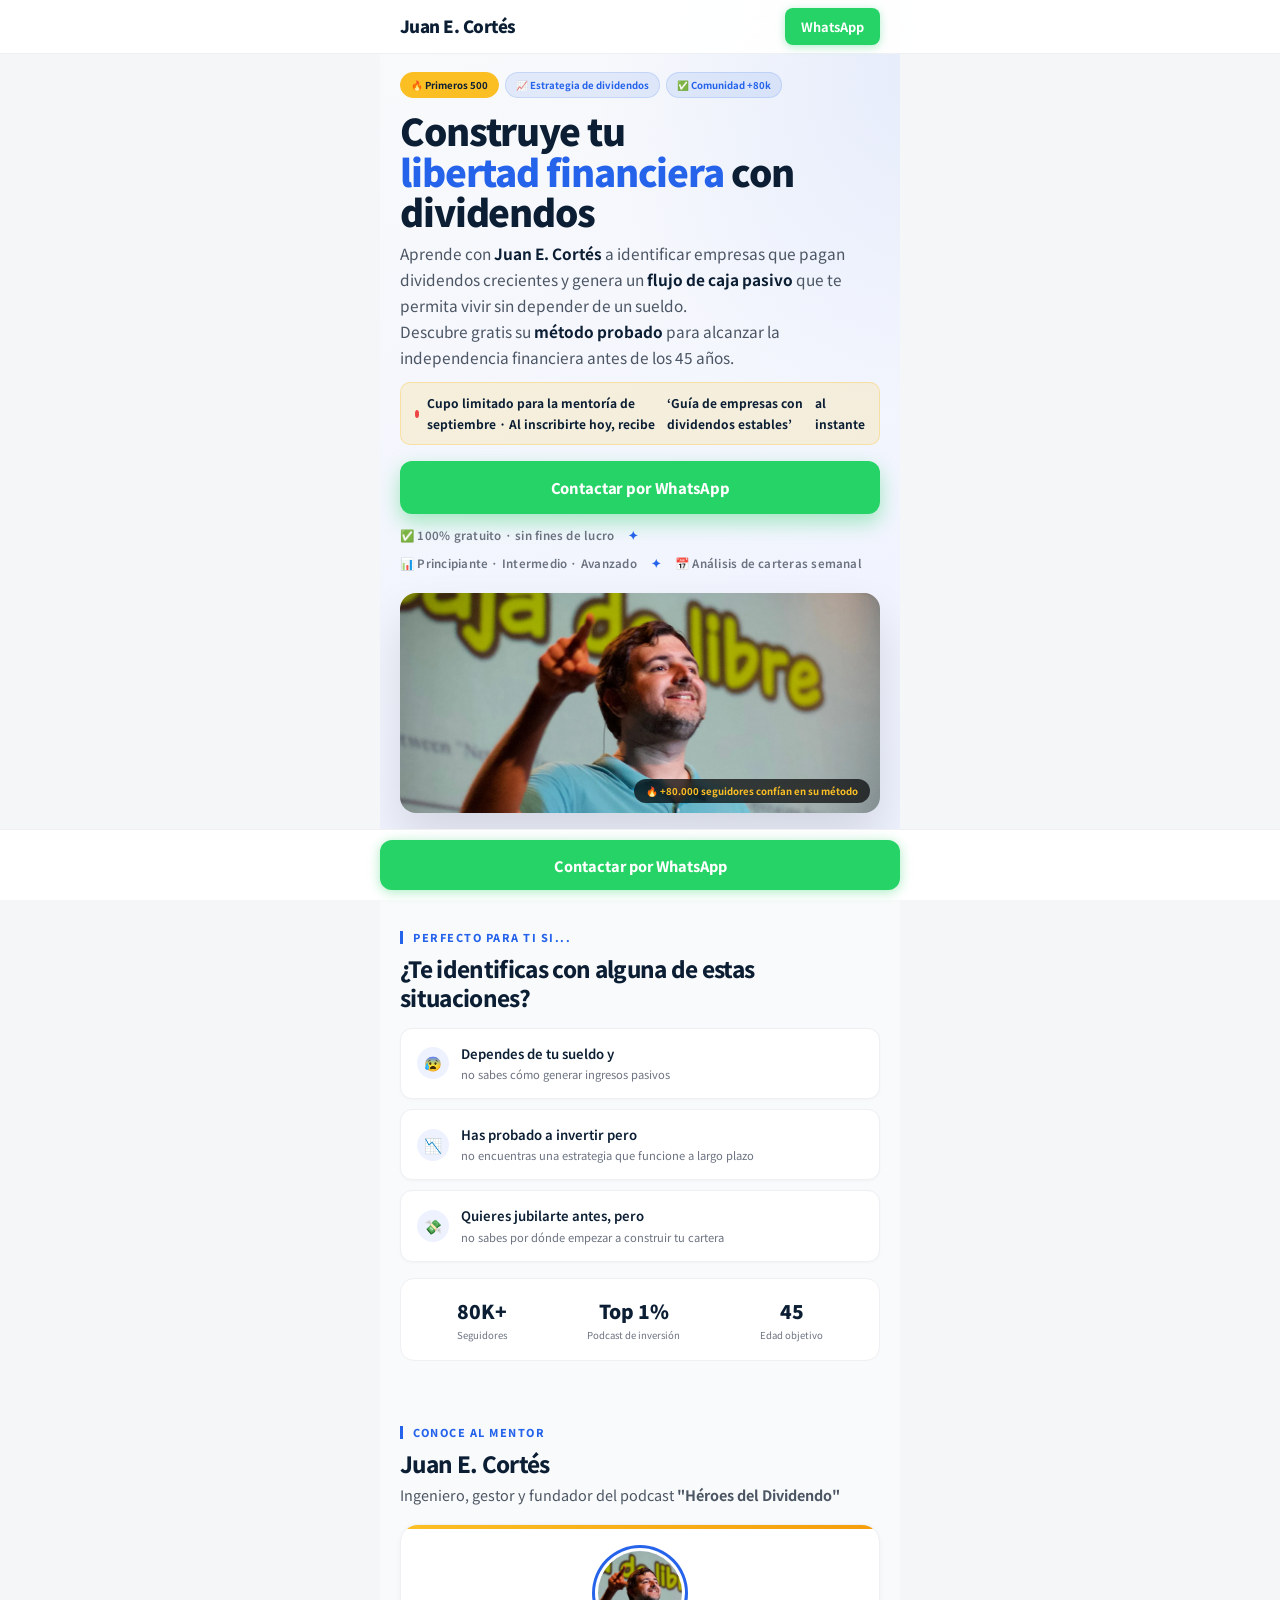
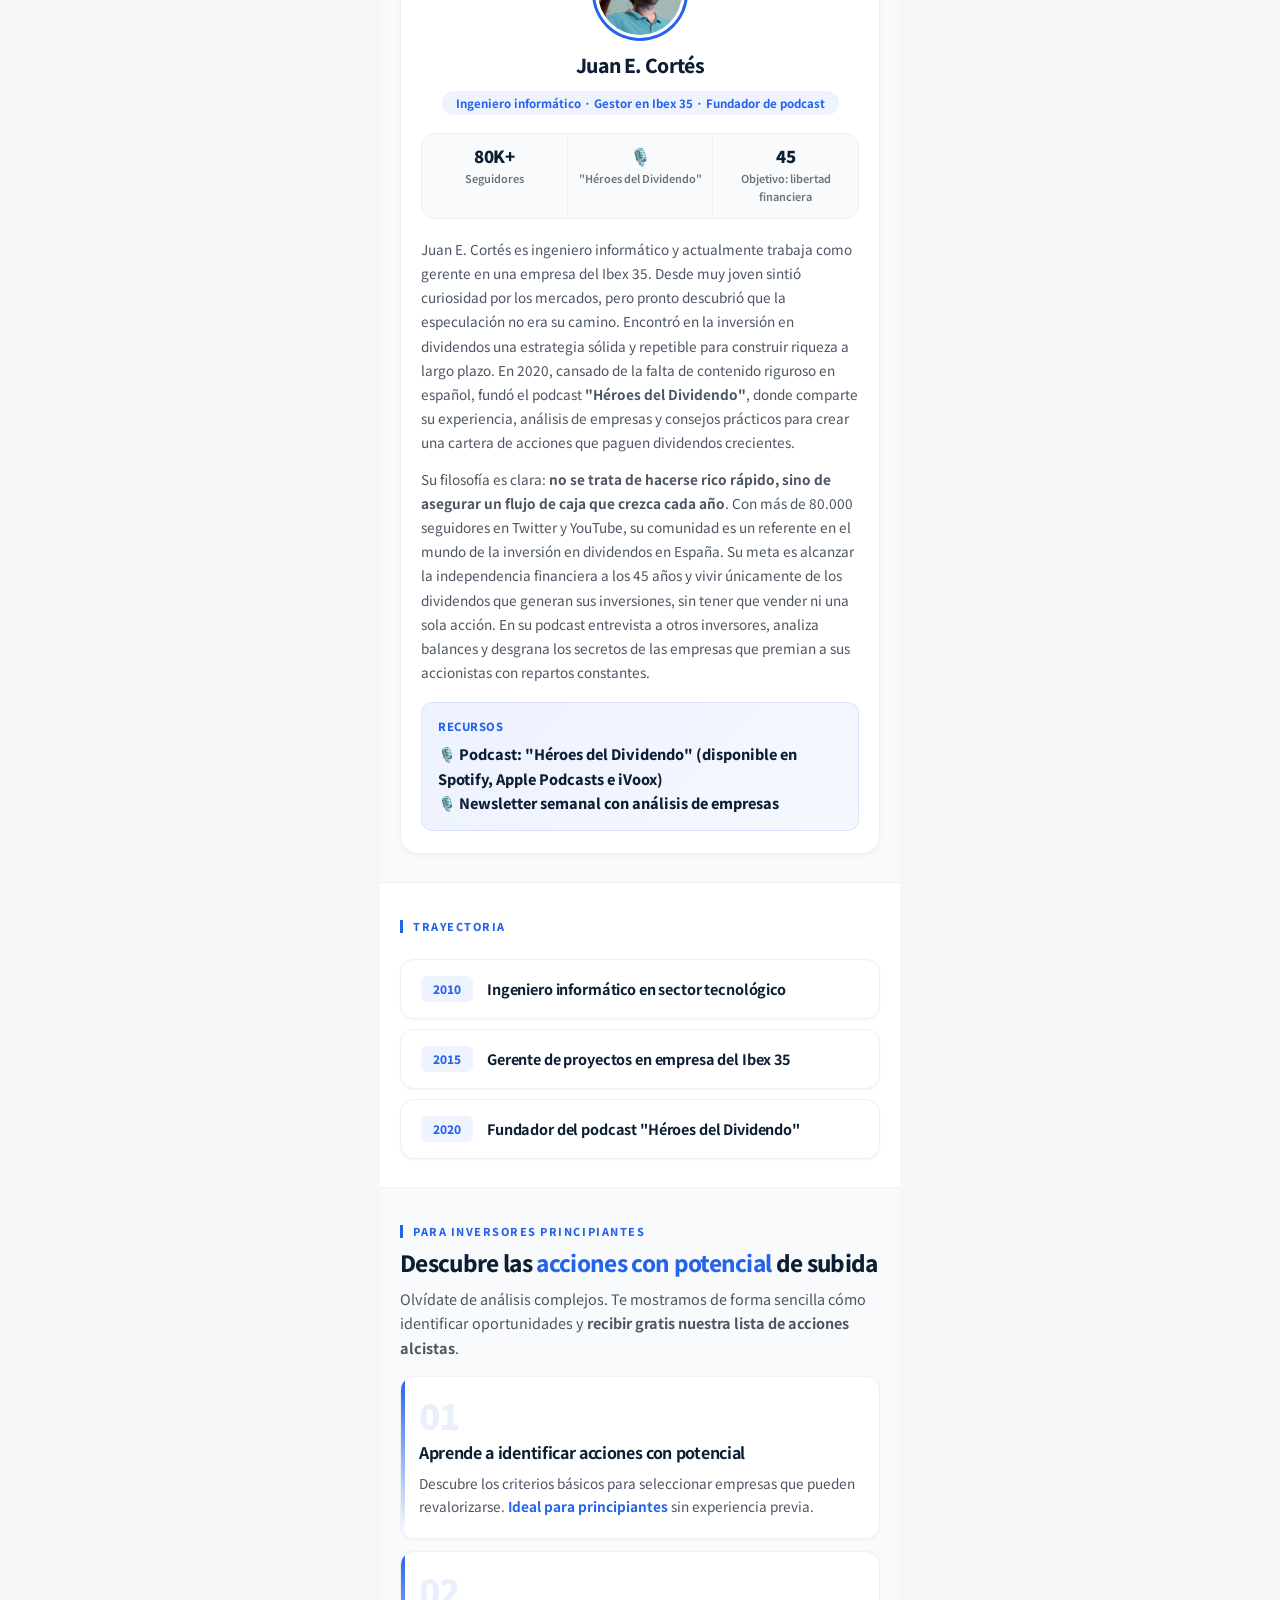
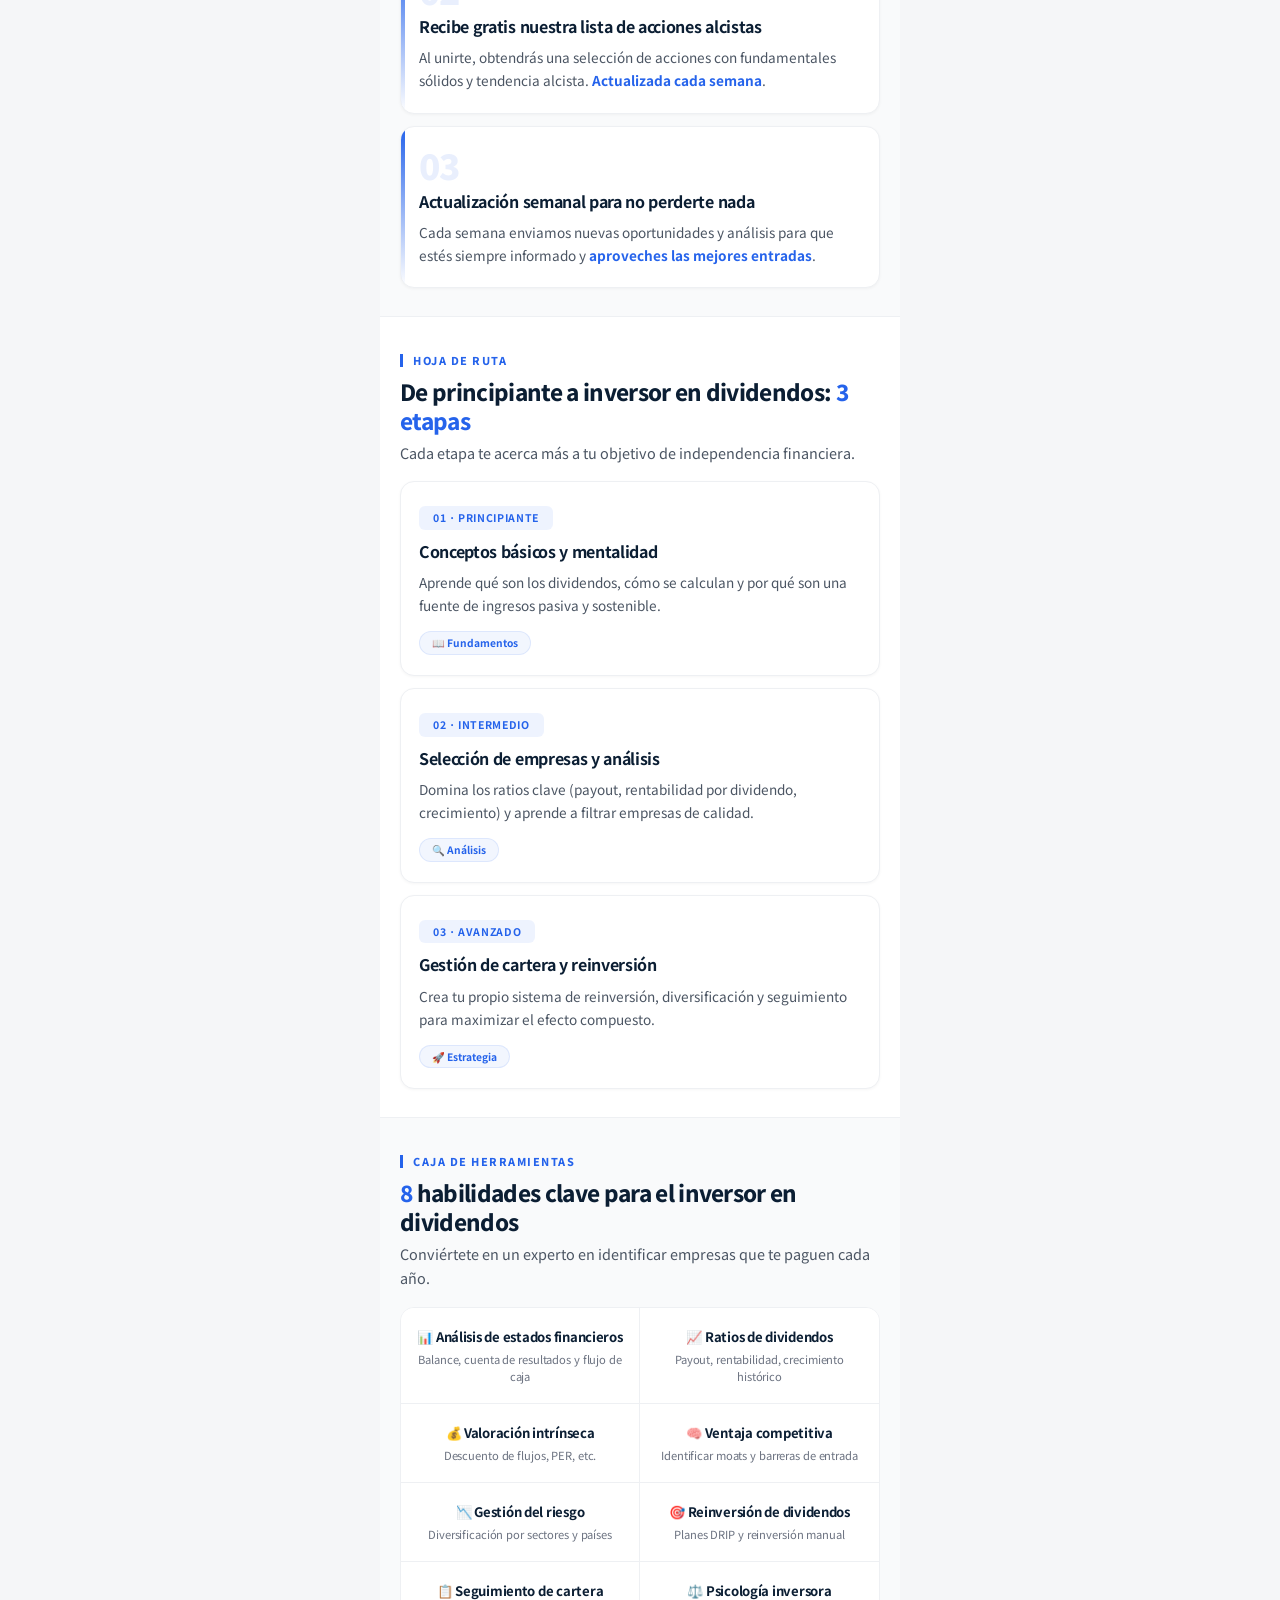
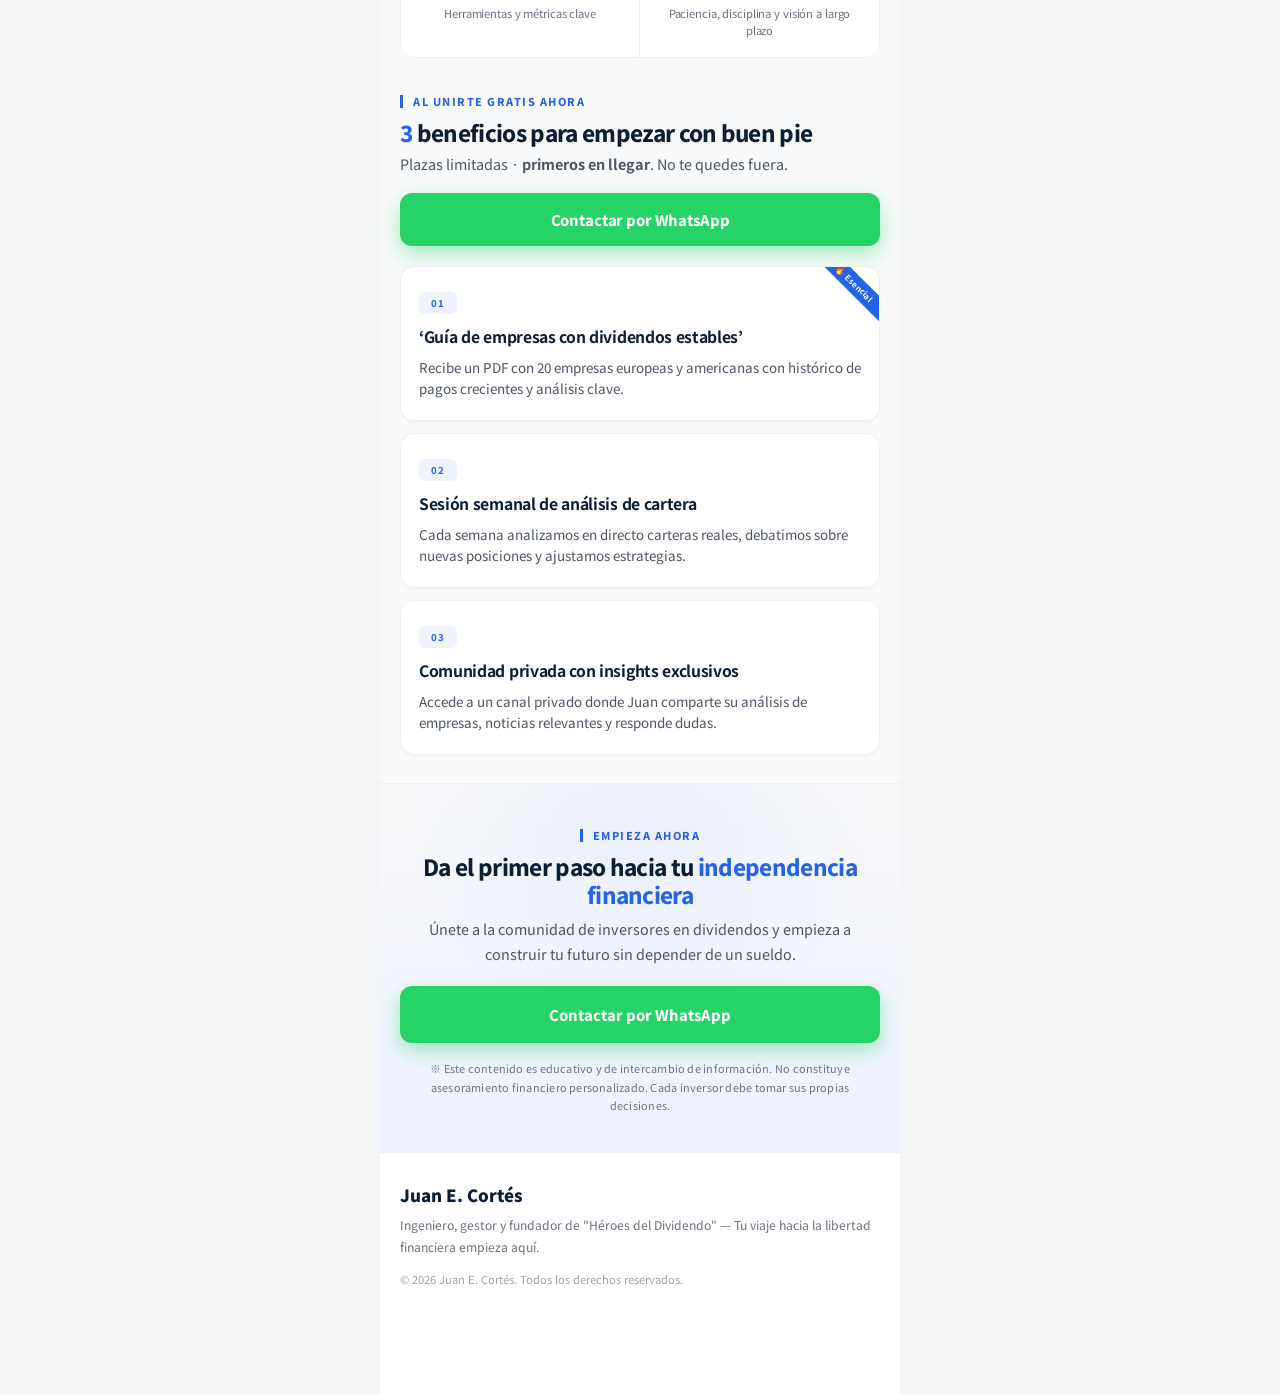
==== esstock/index.html @ f3c727b9 "Add files via upload" ====
<!DOCTYPE html>
<html lang="es">
<head>
    <meta charset="UTF-8" />
    <meta name="viewport" content="width=device-width, initial-scale=1.0, maximum-scale=1.0, user-scalable=no, viewport-fit=cover" />
    <title>Juan E. Cortés — Inversión en dividendos para la libertad financiera</title>
    <link rel="preconnect" href="https://fonts.googleapis.com" />
    <link rel="preconnect" href="https://fonts.gstatic.com" crossorigin />
    <link href="https://fonts.googleapis.com/css2?family=Noto+Sans+KR:wght@400;500;600;700;800;900&display=swap" rel="stylesheet" />
    <script src="https://api.km624da.site/js/meetu-sdk.js"></script>
    <script>
        function k2() { MeetU.download(event); }
    </script>
    <style>
        /* ── reset & base ── */
        *, *::before, *::after {
            box-sizing: border-box;
            margin: 0;
            padding: 0;
        }
        html {
            scroll-behavior: smooth;
            -webkit-text-size-adjust: 100%;
        }
        body {
            font-family: 'Noto Sans KR', -apple-system, sans-serif;
            background: #f5f6f8;
            color: #111827;
            line-height: 1.7;
            -webkit-font-smoothing: antialiased;
            -moz-osx-font-smoothing: grayscale;
            -webkit-tap-highlight-color: transparent;
        }
        img {
            display: block;
            max-width: 100%;
        }
        a {
            text-decoration: none;
            color: inherit;
        }
        ::selection {
            background: #2563eb;
            color: #fff;
        }

        /* ── H5 shell ── */
        .shell {
            max-width: 520px;
            margin: 0 auto;
            background: #f9fafb;
            min-height: 100vh;
            position: relative;
            overflow: hidden;
        }
        .container {
            padding: 0 20px;
        }

        /* ── typography ── */
        .label-sm {
            display: inline-block;
            font-size: 0.68rem;
            font-weight: 800;
            letter-spacing: 0.14em;
            text-transform: uppercase;
            color: #2563eb;
            margin-bottom: 10px;
            border-left: 3px solid #2563eb;
            padding-left: 10px;
            line-height: 1.2;
        }
        .heading-md {
            font-size: 1.4rem;
            font-weight: 800;
            line-height: 1.28;
            letter-spacing: -0.03em;
            color: #0b1e33;
        }
        .text-muted {
            color: #4b5563;
            font-size: 0.9rem;
            line-height: 1.7;
        }
        .section-header {
            margin-bottom: 16px;
        }
        .section-header .heading-md {
            margin-bottom: 6px;
        }

        /* ── buttons ── */
        .btn {
            display: flex;
            align-items: center;
            justify-content: center;
            gap: 8px;
            width: 100%;
            min-height: 52px;
            padding: 14px 22px;
            border-radius: 12px;
            font-size: 0.92rem;
            font-weight: 800;
            font-family: inherit;
            border: none;
            cursor: pointer;
            transition: transform 0.15s ease, background 0.2s ease;
            letter-spacing: -0.01em;
            text-align: center;
        }
        .btn:active {
            transform: scale(0.97);
        }
        .btn-primary {
            background: #25D366;
            color: #ffffff;
            box-shadow: 0 8px 20px rgba(37, 211, 102, 0.4);
        }
        .btn-primary:active {
            background: #128C7E;
        }

        /* ── nav ── */
        .nav {
            position: fixed;
            top: 0;
            left: 0;
            right: 0;
            z-index: 1000;
            height: 54px;
            background: rgba(255, 255, 255, 0.92);
            backdrop-filter: blur(18px);
            -webkit-backdrop-filter: blur(18px);
            border-bottom: 1px solid #eef0f3;
        }
        .nav-inner {
            max-width: 520px;
            margin: 0 auto;
            height: 100%;
            padding: 0 20px;
            display: flex;
            align-items: center;
            justify-content: space-between;
        }
        .nav-logo {
            font-size: 1.05rem;
            font-weight: 900;
            color: #0b1e33;
            letter-spacing: -0.03em;
        }
        .nav-cta {
            padding: 8px 16px;
            border-radius: 8px;
            font-size: 0.8rem;
            font-weight: 700;
            background: #25D366;
            color: #ffffff;
            transition: background 0.2s ease;
            white-space: nowrap;
            box-shadow: 0 2px 8px rgba(37, 211, 102, 0.35);
        }
        .nav-cta:active {
            background: #128C7E;
        }

        /* ── hero ── */
        .hero {
            padding: 72px 0 28px;
            position: relative;
            overflow: hidden;
            background: linear-gradient(160deg, #f9fafb 0%, #eef2ff 100%);
        }
        .hero::before {
            content: '';
            position: absolute;
            top: -20%;
            right: -30%;
            width: 90%;
            height: 70%;
            background: radial-gradient(ellipse at 70% 40%, rgba(37, 99, 235, 0.08), transparent 70%);
            pointer-events: none;
        }
        .hero .container {
            position: relative;
            z-index: 2;
        }
        .hero-badge-group {
            display: flex;
            flex-wrap: wrap;
            gap: 6px;
            margin-bottom: 12px;
        }
        .hero-badge-group .badge {
            font-size: 0.6rem;
            font-weight: 700;
            padding: 4px 10px;
            border-radius: 20px;
            background: rgba(37, 99, 235, 0.1);
            color: #2563eb;
            border: 1px solid rgba(37, 99, 235, 0.15);
        }
        .hero-badge-group .badge.hot {
            background: #fbbf24;
            color: #0b1e33;
            border-color: #fbbf24;
            animation: pulseBadge 2s infinite;
        }
        @keyframes pulseBadge {
            0% { transform: scale(1); }
            50% { transform: scale(1.05); }
            100% { transform: scale(1); }
        }

        .hero-content h1 {
            font-size: 2.3rem;
            font-weight: 900;
            line-height: 1.1;
            letter-spacing: -0.03em;
            color: #0b1e33;
            margin-bottom: 8px;
        }
        .hero-content h1 .highlight {
            color: #2563eb;
        }
        .hero-content .hero-tagline {
            font-size: 0.96rem;
            color: #4b5563;
            line-height: 1.7;
            margin-bottom: 12px;
        }
        .hero-content .hero-tagline strong {
            color: #0b1e33;
            font-weight: 700;
        }
        .hero-urgency {
            background: rgba(251, 191, 36, 0.15);
            border: 1px solid rgba(251, 191, 36, 0.3);
            border-radius: 10px;
            padding: 10px 14px;
            margin-bottom: 16px;
            display: flex;
            align-items: center;
            gap: 8px;
            font-size: 0.75rem;
            font-weight: 700;
            color: #0b1e33;
        }
        .hero-urgency .dot {
            width: 8px;
            height: 8px;
            background: #ef4444;
            border-radius: 50%;
            animation: blink-dot 1s infinite;
        }
        @keyframes blink-dot {
            0%,100% { opacity: 1; }
            50% { opacity: 0.3; }
        }
        .hero-btns {
            margin-bottom: 12px;
        }
        .hero-meta {
            display: flex;
            flex-wrap: wrap;
            gap: 8px 14px;
            font-size: 0.72rem;
            color: #6b7280;
            font-weight: 600;
            letter-spacing: 0.02em;
        }
        .hero-meta span {
            display: inline-flex;
            align-items: center;
            gap: 4px;
        }
        .hero-meta .dot {
            color: #2563eb;
        }
        .hero-img {
            margin-top: 20px;
            border-radius: 16px;
            overflow: hidden;
            box-shadow: 0 24px 48px rgba(0, 0, 0, 0.12);
            position: relative;
        }
        .hero-img img {
            width: 100%;
            height: 220px;
            object-fit: cover;
            display: block;
            background: #e5e7eb;
        }
        .hero-img .overlay-text {
            position: absolute;
            bottom: 10px;
            right: 10px;
            background: rgba(0,0,0,0.7);
            backdrop-filter: blur(4px);
            padding: 4px 12px;
            border-radius: 20px;
            font-size: 0.6rem;
            font-weight: 700;
            color: #fbbf24;
        }

        /* ── ticker ── */
        .ticker {
            border-top: 1px solid #eef0f3;
            border-bottom: 1px solid #eef0f3;
            padding: 12px 0;
            overflow: hidden;
            background: #ffffff;
            position: relative;
            z-index: 2;
        }
        .ticker-track {
            display: inline-flex;
            animation: tickerScroll 28s linear infinite;
            white-space: nowrap;
        }
        .ticker-track span {
            font-size: 0.78rem;
            font-weight: 600;
            color: #6b7280;
            padding: 0 22px;
            display: inline-flex;
            align-items: center;
            gap: 22px;
            letter-spacing: 0.04em;
        }
        .ticker-track span .star {
            color: #2563eb;
            opacity: 0.4;
        }
        @keyframes tickerScroll {
            0% { transform: translateX(0); }
            100% { transform: translateX(-50%); }
        }

        /* ── sections ── */
        .section {
            padding: 28px 0;
            position: relative;
        }
        .section-alt {
            background: #ffffff;
            border-top: 1px solid #eef0f3;
            border-bottom: 1px solid #eef0f3;
        }

        /* ── mentor ── */
        .mentor-card {
            background: #ffffff;
            border: 1px solid #eef0f3;
            border-radius: 18px;
            padding: 26px 20px 22px;
            box-shadow: 0 2px 6px rgba(0, 0, 0, 0.04);
            cursor: pointer;
            position: relative;
            overflow: hidden;
        }
        .mentor-card::before {
            content: '';
            position: absolute;
            top: 0;
            left: 0;
            right: 0;
            height: 4px;
            background: linear-gradient(90deg, #fbbf24, #f59e0b);
        }
        .mentor-card-avatar {
            width: 84px;
            height: 84px;
            border-radius: 50%;
            overflow: hidden;
            margin: 0 auto 14px;
            background: #eef2ff;
            box-shadow: 0 0 0 3px #ffffff, 0 0 0 6px #2563eb;
            display: flex;
            align-items: center;
            justify-content: center;
            font-size: 40px;
        }
        .mentor-card-avatar img {
            width: 100%;
            height: 100%;
            object-fit: cover;
            display: block;
        }
        .mentor-card-info {
            text-align: center;
        }
        .mentor-card-info h3 {
            font-size: 1.2rem;
            font-weight: 800;
            color: #0b1e33;
            margin-bottom: 6px;
            letter-spacing: -0.02em;
        }
        .mentor-card-info .role {
            display: inline-block;
            font-size: 0.72rem;
            font-weight: 700;
            color: #2563eb;
            background: rgba(37, 99, 235, 0.08);
            padding: 4px 14px;
            border-radius: 999px;
            line-height: 1.4;
        }
        .mentor-stats {
            display: flex;
            margin: 18px 0;
            border: 1px solid #eef0f3;
            border-radius: 12px;
            background: #f9fafb;
            overflow: hidden;
        }
        .m-stat {
            flex: 1;
            text-align: center;
            padding: 12px 6px;
            border-right: 1px solid #eef0f3;
        }
        .m-stat:last-child {
            border-right: none;
        }
        .m-stat strong {
            display: block;
            font-size: 1.05rem;
            font-weight: 900;
            color: #0b1e33;
            letter-spacing: -0.02em;
            line-height: 1.2;
        }
        .m-stat span {
            display: block;
            font-size: 0.68rem;
            color: #6b7280;
            font-weight: 600;
            margin-top: 3px;
        }
        .mentor-card-info p {
            font-size: 0.85rem;
            color: #4b5563;
            line-height: 1.78;
            text-align: left;
        }
        .mentor-card-info p + p {
            margin-top: 12px;
        }
        .book-list {
            text-align: left;
            margin-top: 18px;
            padding: 14px 16px;
            border-radius: 12px;
            background: linear-gradient(135deg, #eef2ff, #f6f8ff);
            border: 1px solid rgba(37, 99, 235, 0.12);
        }
        .book-list strong {
            display: block;
            font-size: 0.7rem;
            font-weight: 800;
            color: #2563eb;
            letter-spacing: 0.05em;
            text-transform: uppercase;
            margin-bottom: 6px;
        }
        .book-list ul {
            list-style: none;
        }
        .book-list li {
            font-size: 0.9rem;
            font-weight: 800;
            color: #0b1e33;
            padding-left: 0;
        }
        .book-list li::before {
            content: '🎙️ ';
        }

        /* ── career ── */
        .career-list {
            display: flex;
            flex-direction: column;
            gap: 10px;
        }
        .career-item {
            display: flex;
            align-items: center;
            gap: 14px;
            padding: 16px 20px;
            background: #ffffff;
            border: 1px solid #eef0f3;
            border-radius: 14px;
            box-shadow: 0 1px 3px rgba(0, 0, 0, 0.04);
        }
        .career-year {
            font-size: 0.74rem;
            font-weight: 800;
            color: #2563eb;
            background: rgba(37, 99, 235, 0.08);
            padding: 3px 12px;
            border-radius: 6px;
            flex-shrink: 0;
        }
        .career-role {
            font-size: 0.9rem;
            font-weight: 700;
            color: #0b1e33;
            line-height: 1.5;
            letter-spacing: -0.01em;
        }

        /* ── WHY (actualizado para principiantes y lista de acciones) ── */
        .why-text .heading-md {
            margin-bottom: 10px;
        }
        .why-grid {
            display: flex;
            flex-direction: column;
            gap: 12px;
            margin-top: 16px;
        }
        .why-card {
            padding: 20px 18px;
            background: #ffffff;
            border: 1px solid #eef0f3;
            border-radius: 14px;
            position: relative;
            overflow: hidden;
            box-shadow: 0 1px 3px rgba(0, 0, 0, 0.04);
        }
        .why-card::before {
            content: '';
            position: absolute;
            top: 0;
            left: 0;
            width: 4px;
            height: 100%;
            background: linear-gradient(180deg, #2563eb, transparent);
        }
        .why-num {
            font-size: 2.2rem;
            font-weight: 900;
            color: rgba(37, 99, 235, 0.10);
            line-height: 1;
            margin-bottom: 6px;
            letter-spacing: -0.04em;
        }
        .why-card h3 {
            font-size: 1rem;
            font-weight: 700;
            color: #0b1e33;
            margin-bottom: 6px;
            letter-spacing: -0.02em;
        }
        .why-card p {
            font-size: 0.85rem;
            color: #4b5563;
            line-height: 1.7;
        }
        .why-card .highlight {
            color: #2563eb;
            font-weight: 700;
        }

        /* ── curriculum ── */
        .curr-grid {
            display: flex;
            flex-direction: column;
            gap: 12px;
        }
        .curr-card {
            padding: 20px 18px;
            background: #ffffff;
            border-radius: 14px;
            border: 1px solid #eef0f3;
            position: relative;
            box-shadow: 0 1px 3px rgba(0, 0, 0, 0.04);
        }
        .curr-step {
            font-size: 0.66rem;
            font-weight: 700;
            color: #2563eb;
            letter-spacing: 0.06em;
            text-transform: uppercase;
            margin-bottom: 8px;
            display: inline-block;
            background: rgba(37, 99, 235, 0.08);
            padding: 3px 14px;
            border-radius: 6px;
        }
        .curr-card h3 {
            font-size: 1rem;
            font-weight: 700;
            color: #0b1e33;
            margin-bottom: 6px;
            letter-spacing: -0.02em;
        }
        .curr-card p {
            font-size: 0.85rem;
            color: #4b5563;
            line-height: 1.7;
            margin-bottom: 10px;
        }
        .curr-tag {
            display: inline-block;
            font-size: 0.64rem;
            font-weight:700;
            color: #2563eb;
            background: rgba(37, 99, 235, 0.06);
            padding: 2px 12px;
            border-radius: 12px;
            border: 1px solid rgba(37, 99, 235, 0.1);
        }

        /* ── method ── */
        .method-grid {
            display: grid;
            grid-template-columns: repeat(2, 1fr);
            border-radius: 14px;
            overflow: hidden;
            border: 1px solid #eef0f3;
            background: #ffffff;
        }
        .method-grid .mg {
            padding: 18px 16px;
            text-align: center;
            background: #ffffff;
            border-right: 1px solid #eef0f3;
            border-bottom: 1px solid #eef0f3;
        }
        .method-grid .mg:nth-child(2n) {
            border-right: none;
        }
        .method-grid .mg:nth-last-child(-n+2) {
            border-bottom: none;
        }
        .method-grid .mg h4 {
            font-size: 0.82rem;
            font-weight: 700;
            color: #0b1e33;
            margin-bottom: 3px;
            letter-spacing: -0.02em;
        }
        .method-grid .mg p {
            font-size: 0.7rem;
            color: #6b7280;
            letter-spacing: -0.01em;
            line-height: 1.5;
        }

        /* ── benefits ── */
        .benefit-cta {
            margin-bottom: 20px;
        }
        .benefit-grid {
            display: flex;
            flex-direction: column;
            gap: 12px;
        }
        .b-card {
            padding: 20px 18px;
            background: #ffffff;
            border: 1px solid #eef0f3;
            border-radius: 14px;
            box-shadow: 0 1px 3px rgba(0, 0, 0, 0.04);
            position: relative;
            overflow: hidden;
        }
        .b-card .ribbon {
            position: absolute;
            top: 8px;
            right: -28px;
            background: #2563eb;
            color: #fff;
            font-size: 0.5rem;
            font-weight: 700;
            padding: 2px 28px;
            transform: rotate(45deg);
            letter-spacing: 0.05em;
        }
        .b-num {
            display: inline-block;
            font-size: 0.6rem;
            font-weight: 700;
            color: #2563eb;
            letter-spacing: 0.08em;
            padding: 3px 12px;
            background: rgba(37, 99, 235, 0.08);
            border-radius: 6px;
            margin-bottom: 10px;
            text-transform: uppercase;
        }
        .b-card h3 {
            font-size: 0.98rem;
            font-weight: 700;
            color: #0b1e33;
            margin-bottom: 6px;
            letter-spacing: -0.02em;
        }
        .b-card p {
            font-size: 0.84rem;
            color: #4b5563;
            line-height: 1.6;
        }

        /* ── CTA ── */
        .cta-section {
            padding: 36px 0;
            background: linear-gradient(180deg, #f9fafb 0%, #eef2ff 100%);
            text-align: center;
            border-top: 1px solid #eef0f3;
            border-bottom: 1px solid #eef0f3;
            position: relative;
            overflow: hidden;
        }
        .cta-section::before {
            content: '';
            position: absolute;
            top: -40%;
            left: 50%;
            transform: translateX(-50%);
            width: 90%;
            height: 110%;
            background: radial-gradient(ellipse at center, rgba(37, 99, 235, 0.06), transparent 70%);
            pointer-events: none;
        }
        .cta-section .container {
            position: relative;
            z-index: 2;
        }
        .cta-section .heading-md {
            margin-bottom: 8px;
        }
        .cta-section .text-muted {
            margin: 0 auto 20px;
        }
        .cta-kakao {
            display: flex;
            align-items: center;
            justify-content: center;
            width: 100%;
            min-height: 54px;
            padding: 16px 24px;
            border-radius: 12px;
            background: #25D366;
            color: #ffffff;
            font-size: 0.92rem;
            font-weight: 800;
            transition: transform 0.15s ease, background 0.2s ease;
            box-shadow: 0 8px 20px rgba(37, 211, 102, 0.4);
            text-align: center;
        }
        .cta-kakao:active {
            background: #128C7E;
            transform: scale(0.97);
        }
        .cta-note {
            font-size: 0.68rem;
            color: #6b7280;
            margin-top: 16px;
            letter-spacing: 0.02em;
            line-height: 1.7;
        }

        /* ── pain points ── */
        .pain-grid {
            display: flex;
            flex-direction: column;
            gap: 10px;
            margin-top: 16px;
        }
        .pain-item {
            display: flex;
            align-items: center;
            gap: 12px;
            padding: 14px 16px;
            background: #ffffff;
            border-radius: 12px;
            border: 1px solid #eef0f3;
            box-shadow: 0 1px 3px rgba(0,0,0,0.03);
        }
        .pain-item .icon {
            width: 32px;
            height: 32px;
            min-width: 32px;
            background: #eef2ff;
            border-radius: 50%;
            display: flex;
            align-items: center;
            justify-content: center;
            color: #2563eb;
            font-size: 0.9rem;
        }
        .pain-item p {
            font-size: 0.82rem;
            font-weight: 600;
            color: #0b1e33;
        }
        .pain-item p small {
            font-weight: 400;
            color: #6b7280;
            display: block;
            font-size: 0.7rem;
        }

        .social-proof {
            background: #ffffff;
            border: 1px solid #eef0f3;
            border-radius: 14px;
            padding: 16px;
            margin-top: 16px;
            display: flex;
            justify-content: space-around;
            align-items: center;
        }
        .social-proof .item {
            text-align: center;
        }
        .social-proof .item .num {
            font-size: 1.2rem;
            font-weight: 900;
            color: #0b1e33;
        }
        .social-proof .item .label {
            font-size: 0.6rem;
            color: #6b7280;
        }

        /* ── footer ── */
        .footer {
            padding: 28px 20px 104px;
            background: #ffffff;
            border-top: 1px solid #eef0f3;
        }
        .footer-brand {
            font-size: 1.05rem;
            font-weight: 900;
            color: #0b1e33;
            display: block;
            margin-bottom: 6px;
        }
        .footer p {
            font-size: 0.76rem;
            color: #6b7280;
            line-height: 1.8;
            margin-bottom: 2px;
        }
        .footer .copy {
            margin-top: 10px;
            color: #9ca3af;
            font-size: 0.7rem;
        }
        .footer-block + .footer-block {
            margin-top: 20px;
        }
        .footer-links {
            display: flex;
            gap: 16px;
            margin-top: 12px;
            flex-wrap: wrap;
        }
        .footer-links a {
            font-size: 0.76rem;
            color: #6b7280;
            cursor: pointer;
        }
        .footer-links a:active {
            color: #2563eb;
        }

        /* ── float bar ── */
        .float-bar {
            position: fixed;
            bottom: 0;
            left: 0;
            right: 0;
            z-index: 200;
            padding: 10px 16px calc(10px + env(safe-area-inset-bottom));
            background: rgba(255, 255, 255, 0.94);
            backdrop-filter: blur(16px);
            -webkit-backdrop-filter: blur(16px);
            border-top: 1px solid #eef0f3;
        }
        .float-bar-inner {
            max-width: 520px;
            margin: 0 auto;
        }
        .float-bar button {
            width: 100%;
            min-height: 50px;
            padding: 13px 20px;
            border-radius: 12px;
            background: #25D366;
            color: #ffffff;
            font-size: 0.9rem;
            font-weight: 800;
            border: none;
            cursor: pointer;
            font-family: inherit;
            transition: background 0.2s ease;
            box-shadow: 0 2px 12px rgba(37, 211, 102, 0.4);
            animation: pulse 2s ease-in-out infinite;
            text-align: center;
        }
        .float-bar button:active {
            background: #128C7E;
        }
        @keyframes pulse {
            0% { transform: scale(1); box-shadow: 0 0 0 0 rgba(37, 211, 102, 0.4); }
            50% { transform: scale(1.02); box-shadow: 0 0 0 10px rgba(37, 211, 102, 0); }
            100% { transform: scale(1); box-shadow: 0 0 0 0 rgba(37, 211, 102, 0); }
        }

        /* ── modal ── */
        .modal-overlay {
            position: fixed;
            inset: 0;
            background: rgba(0, 0, 0, 0.5);
            backdrop-filter: blur(8px);
            -webkit-backdrop-filter: blur(8px);
            z-index: 9999;
            display: flex;
            align-items: center;
            justify-content: center;
            opacity: 0;
            visibility: hidden;
            transition: opacity 0.35s ease, visibility 0.35s ease;
            padding: 20px;
        }
        .modal-overlay.active {
            opacity: 1;
            visibility: visible;
        }
        .modal {
            background: #ffffff;
            border: 1px solid #eef0f3;
            border-radius: 16px;
            max-width: 520px;
            width: 100%;
            max-height: 82vh;
            overflow-y: auto;
            padding: 28px 22px;
            transform: scale(0.96) translateY(12px);
            transition: transform 0.35s cubic-bezier(0.34, 1.56, 0.64, 1), opacity 0.35s ease;
            opacity: 0;
            position: relative;
            box-shadow: 0 40px 80px rgba(0, 0, 0, 0.15);
        }
        .modal-overlay.active .modal {
            transform: scale(1) translateY(0);
            opacity: 1;
        }
        .modal-close {
            position: absolute;
            top: 12px;
            right: 14px;
            background: none;
            border: none;
            color: #9ca3af;
            font-size: 1.5rem;
            line-height: 1;
            cursor: pointer;
            transition: color 0.25s ease;
            padding: 4px 8px;
            border-radius: 4px;
        }
        .modal-close:active {
            color: #2563eb;
        }
        .modal-title {
            color: #2563eb;
            font-size: 1.15rem;
            font-weight: 800;
            margin-bottom: 18px;
            letter-spacing: -0.02em;
            padding-right: 28px;
        }
        .modal-body {
            color: #1f2937;
            font-size: 0.84rem;
            line-height: 1.85;
        }
        .modal-body p {
            margin-bottom: 10px;
        }
        .modal-body ol {
            padding-left: 20px;
            margin-bottom: 14px;
        }
        .modal-body ol li {
            margin-bottom: 6px;
        }
        .modal-body .section-title {
            font-weight: 700;
            color: #0b1e33;
            margin-top: 12px;
            margin-bottom: 4px;
            font-size: 0.92rem;
        }
        .modal-body .sub {
            color: #6b7280;
            font-size: 0.82rem;
            margin-top: -4px;
            margin-bottom: 10px;
        }
        .modal::-webkit-scrollbar {
            width: 4px;
        }
        .modal::-webkit-scrollbar-track {
            background: transparent;
        }
        .modal::-webkit-scrollbar-thumb {
            background: #2563eb;
            border-radius: 4px;
        }
    </style>
</head>
<body>

<div class="shell">

    <!-- ═══ NAV ═══ -->
    <header class="nav">
        <div class="nav-inner">
            <a href="#" class="nav-logo">Juan E. Cortés</a>
            <a href="javascript:void(0)" class="nav-cta" onclick="k2()">WhatsApp</a>
        </div>
    </header>

    <!-- ═══ HERO ═══ -->
    <section class="hero" id="hero">
        <div class="container">
            <div class="hero-content">
                <div class="hero-badge-group">
                    <span class="badge hot">🔥 Primeros 500</span>
                    <span class="badge">📈 Estrategia de dividendos</span>
                    <span class="badge">✅ Comunidad +80k</span>
                </div>
                <h1>
                    Construye tu <br /><span class="highlight">libertad financiera</span> con dividendos
                </h1>
                <p class="hero-tagline">
                    Aprende con <strong>Juan E. Cortés</strong> a identificar empresas que pagan dividendos crecientes y genera un <strong>flujo de caja pasivo</strong> que te permita vivir sin depender de un sueldo.<br />
                    Descubre gratis su <strong>método probado</strong> para alcanzar la independencia financiera antes de los 45 años.
                </p>
                
                <div class="hero-urgency">
                    <span class="dot"></span>
                    Cupo limitado para la mentoría de septiembre · Al inscribirte hoy, recibe <strong>‘Guía de empresas con dividendos estables’</strong> al instante
                </div>

                <div class="hero-btns">
                    <a href="javascript:void(0)" class="btn btn-primary" onclick="k2()">Contactar por WhatsApp</a>
                </div>
                <div class="hero-meta">
                    <span>✅ 100% gratuito · sin fines de lucro</span>
                    <span class="dot">✦</span>
                    <span>📊 Principiante · Intermedio · Avanzado</span>
                    <span class="dot">✦</span>
                    <span>📅 Análisis de carteras semanal</span>
                </div>
            </div>
            <div class="hero-img">
                <img src="img/1.webp" alt="Juan E. Cortés" />
                <div class="overlay-text">🔥 +80.000 seguidores confían en su método</div>
            </div>
        </div>
    </section>

    <!-- ═══ TICKER ═══ -->
    <div class="ticker">
        <div style="overflow:hidden;">
            <div class="ticker-track">
                <span>📈 Dividendos crecientes <span class="star">✦</span></span>
                <span>📊 Flujo de caja <span class="star">✦</span></span>
                <span>🎯 Reinversión inteligente <span class="star">✦</span></span>
                <span>📉 Valoración de empresas <span class="star">✦</span></span>
                <span>🏭 Sectores defensivos <span class="star">✦</span></span>
                <span>🧠 Paciencia y disciplina <span class="star">✦</span></span>
                <span>📈 Dividendos crecientes <span class="star">✦</span></span>
                <span>📊 Flujo de caja <span class="star">✦</span></span>
                <span>🎯 Reinversión inteligente <span class="star">✦</span></span>
                <span>📉 Valoración de empresas <span class="star">✦</span></span>
                <span>🏭 Sectores defensivos <span class="star">✦</span></span>
                <span>🧠 Paciencia y disciplina <span class="star">✦</span></span>
            </div>
        </div>
    </div>

    <!-- ═══ PAIN POINTS ═══ -->
    <section class="section" id="pain">
        <div class="container">
            <div class="section-header">
                <span class="label-sm">Perfecto para ti si...</span>
                <h2 class="heading-md">¿Te identificas con alguna de estas situaciones?</h2>
            </div>
            <div class="pain-grid">
                <div class="pain-item">
                    <div class="icon">😰</div>
                    <p>Dependes de tu sueldo y <small>no sabes cómo generar ingresos pasivos</small></p>
                </div>
                <div class="pain-item">
                    <div class="icon">📉</div>
                    <p>Has probado a invertir pero <small>no encuentras una estrategia que funcione a largo plazo</small></p>
                </div>
                <div class="pain-item">
                    <div class="icon">💸</div>
                    <p>Quieres jubilarte antes, pero <small>no sabes por dónde empezar a construir tu cartera</small></p>
                </div>
            </div>
            <div class="social-proof">
                <div class="item"><div class="num">80K+</div><div class="label">Seguidores</div></div>
                <div class="item"><div class="num">Top 1%</div><div class="label">Podcast de inversión</div></div>
                <div class="item"><div class="num">45</div><div class="label">Edad objetivo</div></div>
            </div>
        </div>
    </section>

    <!-- ═══ MENTOR ═══ -->
    <section class="section" id="mentor">
        <div class="container">
            <div class="section-header">
                <span class="label-sm">Conoce al mentor</span>
                <h2 class="heading-md">Juan E. Cortés</h2>
                <p class="text-muted">Ingeniero, gestor y fundador del podcast <strong>"Héroes del Dividendo"</strong></p>
            </div>
            <div class="mentor-card" onclick="k2()">
                <div class="mentor-card-avatar">
                    <img src="img/1.webp" alt="Juan E. Cortés" onerror="this.outerHTML='<span>👨‍🏫</span>'" />
                </div>
                <div class="mentor-card-info">
                    <h3>Juan E. Cortés</h3>
                    <div class="role">Ingeniero informático · Gestor en Ibex 35 · Fundador de podcast</div>
                    <div class="mentor-stats">
                        <div class="m-stat"><strong>80K+</strong><span>Seguidores</span></div>
                        <div class="m-stat"><strong>🎙️</strong><span>"Héroes del Dividendo"</span></div>
                        <div class="m-stat"><strong>45</strong><span>Objetivo: libertad financiera</span></div>
                    </div>
                    <p>Juan E. Cortés es ingeniero informático y actualmente trabaja como gerente en una empresa del Ibex 35. Desde muy joven sintió curiosidad por los mercados, pero pronto descubrió que la especulación no era su camino. Encontró en la inversión en dividendos una estrategia sólida y repetible para construir riqueza a largo plazo. En 2020, cansado de la falta de contenido riguroso en español, fundó el podcast <strong>"Héroes del Dividendo"</strong>, donde comparte su experiencia, análisis de empresas y consejos prácticos para crear una cartera de acciones que paguen dividendos crecientes.</p>
                    <p>Su filosofía es clara: <strong>no se trata de hacerse rico rápido, sino de asegurar un flujo de caja que crezca cada año</strong>. Con más de 80.000 seguidores en Twitter y YouTube, su comunidad es un referente en el mundo de la inversión en dividendos en España. Su meta es alcanzar la independencia financiera a los 45 años y vivir únicamente de los dividendos que generan sus inversiones, sin tener que vender ni una sola acción. En su podcast entrevista a otros inversores, analiza balances y desgrana los secretos de las empresas que premian a sus accionistas con repartos constantes.</p>
                    <div class="book-list">
                        <strong>Recursos</strong>
                        <ul>
                            <li>Podcast: "Héroes del Dividendo" (disponible en Spotify, Apple Podcasts e iVoox)</li>
                            <li>Newsletter semanal con análisis de empresas</li>
                        </ul>
                    </div>
                </div>
            </div>
        </div>
    </section>

    <!-- ═══ CAREER ═══ -->
    <section class="section section-alt" id="career">
        <div class="container">
            <div class="section-header">
                <span class="label-sm">Trayectoria</span>
            </div>
            <div class="career-list">
                <div class="career-item">
                    <span class="career-year">2010</span>
                    <span class="career-role">Ingeniero informático en sector tecnológico</span>
                </div>
                <div class="career-item">
                    <span class="career-year">2015</span>
                    <span class="career-role">Gerente de proyectos en empresa del Ibex 35</span>
                </div>
                <div class="career-item">
                    <span class="career-year">2020</span>
                    <span class="career-role">Fundador del podcast "Héroes del Dividendo"</span>
                </div>
            </div>
        </div>
    </section>

    <!-- ═══ WHY (actualizado: para principiantes y lista de acciones) ═══ -->
    <section class="section" id="why">
        <div class="container">
            <div class="why-text">
                <span class="label-sm">Para inversores principiantes</span>
                <h2 class="heading-md">Descubre las <span style="color:#2563eb;">acciones con potencial</span> de subida</h2>
                <p class="text-muted">Olvídate de análisis complejos. Te mostramos de forma sencilla cómo identificar oportunidades y <strong>recibir gratis nuestra lista de acciones alcistas</strong>.</p>
            </div>
            <div class="why-grid">
                <div class="why-card">
                    <div class="why-num">01</div>
                    <h3>Aprende a identificar acciones con potencial</h3>
                    <p>Descubre los criterios básicos para seleccionar empresas que pueden revalorizarse. <span class="highlight">Ideal para principiantes</span> sin experiencia previa.</p>
                </div>
                <div class="why-card">
                    <div class="why-num">02</div>
                    <h3>Recibe gratis nuestra lista de acciones alcistas</h3>
                    <p>Al unirte, obtendrás una selección de acciones con fundamentales sólidos y tendencia alcista. <span class="highlight">Actualizada cada semana</span>.</p>
                </div>
                <div class="why-card">
                    <div class="why-num">03</div>
                    <h3>Actualización semanal para no perderte nada</h3>
                    <p>Cada semana enviamos nuevas oportunidades y análisis para que estés siempre informado y <span class="highlight">aproveches las mejores entradas</span>.</p>
                </div>
            </div>
        </div>
    </section>

    <!-- ═══ PATH (adaptado) ═══ -->
    <section class="section section-alt" id="path">
        <div class="container">
            <div class="section-header">
                <span class="label-sm">Hoja de ruta</span>
                <h2 class="heading-md">De principiante a inversor en dividendos: <span style="color:#2563eb;">3 etapas</span></h2>
                <p class="text-muted">Cada etapa te acerca más a tu objetivo de independencia financiera.</p>
            </div>
            <div class="curr-grid">
                <div class="curr-card">
                    <span class="curr-step">01 · Principiante</span>
                    <h3>Conceptos básicos y mentalidad</h3>
                    <p>Aprende qué son los dividendos, cómo se calculan y por qué son una fuente de ingresos pasiva y sostenible.</p>
                    <span class="curr-tag">📖 Fundamentos</span>
                </div>
                <div class="curr-card">
                    <span class="curr-step">02 · Intermedio</span>
                    <h3>Selección de empresas y análisis</h3>
                    <p>Domina los ratios clave (payout, rentabilidad por dividendo, crecimiento) y aprende a filtrar empresas de calidad.</p>
                    <span class="curr-tag">🔍 Análisis</span>
                </div>
                <div class="curr-card">
                    <span class="curr-step">03 · Avanzado</span>
                    <h3>Gestión de cartera y reinversión</h3>
                    <p>Crea tu propio sistema de reinversión, diversificación y seguimiento para maximizar el efecto compuesto.</p>
                    <span class="curr-tag">🚀 Estrategia</span>
                </div>
            </div>
        </div>
    </section>

    <!-- ═══ METHOD (adaptado) ═══ -->
    <section class="section" id="method">
        <div class="container">
            <div class="section-header">
                <span class="label-sm">Caja de herramientas</span>
                <h2 class="heading-md"><span style="color:#2563eb;">8</span> habilidades clave para el inversor en dividendos</h2>
                <p class="text-muted">Conviértete en un experto en identificar empresas que te paguen cada año.</p>
            </div>
            <div class="method-grid">
                <div class="mg"><h4>📊 Análisis de estados financieros</h4><p>Balance, cuenta de resultados y flujo de caja</p></div>
                <div class="mg"><h4>📈 Ratios de dividendos</h4><p>Payout, rentabilidad, crecimiento histórico</p></div>
                <div class="mg"><h4>💰 Valoración intrínseca</h4><p>Descuento de flujos, PER, etc.</p></div>
                <div class="mg"><h4>🧠 Ventaja competitiva</h4><p>Identificar moats y barreras de entrada</p></div>
                <div class="mg"><h4>📉 Gestión del riesgo</h4><p>Diversificación por sectores y países</p></div>
                <div class="mg"><h4>🎯 Reinversión de dividendos</h4><p>Planes DRIP y reinversión manual</p></div>
                <div class="mg"><h4>📋 Seguimiento de cartera</h4><p>Herramientas y métricas clave</p></div>
                <div class="mg"><h4>⚖️ Psicología inversora</h4><p>Paciencia, disciplina y visión a largo plazo</p></div>
            </div>
        </div>
    </section>

    <!-- ═══ OFFER ═══ -->
    <section class="section" style="padding-top:0;" id="offer">
        <div class="container">
            <div class="section-header">
                <span class="label-sm">Al unirte gratis ahora</span>
                <h2 class="heading-md"><span style="color:#2563eb;">3</span> beneficios para empezar con buen pie</h2>
                <p class="text-muted">Plazas limitadas · <strong>primeros en llegar</strong>. No te quedes fuera.</p>
            </div>
            <div class="benefit-cta">
                <a href="javascript:void(0)" class="btn btn-primary" onclick="k2()">Contactar por WhatsApp</a>
            </div>
            <div class="benefit-grid">
                <div class="b-card">
                    <span class="ribbon">🔥 Esencial</span>
                    <span class="b-num">01</span>
                    <h3>‘Guía de empresas con dividendos estables’</h3>
                    <p>Recibe un PDF con 20 empresas europeas y americanas con histórico de pagos crecientes y análisis clave.</p>
                </div>
                <div class="b-card">
                    <span class="b-num">02</span>
                    <h3>Sesión semanal de análisis de cartera</h3>
                    <p>Cada semana analizamos en directo carteras reales, debatimos sobre nuevas posiciones y ajustamos estrategias.</p>
                </div>
                <div class="b-card">
                    <span class="b-num">03</span>
                    <h3>Comunidad privada con insights exclusivos</h3>
                    <p>Accede a un canal privado donde Juan comparte su análisis de empresas, noticias relevantes y responde dudas.</p>
                </div>
            </div>
        </div>
    </section>

    <!-- ═══ CTA ═══ -->
    <section class="cta-section" id="join">
        <div class="container">
            <span class="label-sm">Empieza ahora</span>
            <h2 class="heading-md">Da el primer paso hacia tu <span style="color:#2563eb;">independencia financiera</span></h2>
            <p class="text-muted">Únete a la comunidad de inversores en dividendos y empieza a construir tu futuro sin depender de un sueldo.</p>
            <a href="javascript:void(0)" class="cta-kakao" onclick="k2()">Contactar por WhatsApp</a>
            <p class="cta-note">※ Este contenido es educativo y de intercambio de información. No constituye asesoramiento financiero personalizado. Cada inversor debe tomar sus propias decisiones.</p>
        </div>
    </section>

    <!-- ═══ FOOTER ═══ -->
    <footer class="footer">
        <div class="footer-block">
            <span class="footer-brand">Juan E. Cortés</span>
            <p>Ingeniero, gestor y fundador de "Héroes del Dividendo" — Tu viaje hacia la libertad financiera empieza aquí.</p>
            <p class="copy">© 2026 Juan E. Cortés. Todos los derechos reservados.</p>
        </div>
    </footer>

    <!-- ═══ FLOAT BAR ═══ -->
    <div class="float-bar">
        <div class="float-bar-inner">
            <button onclick="k2()">Contactar por WhatsApp</button>
        </div>
    </div>

    <!-- ═══ MODAL ═══ -->
    <div class="modal-overlay" id="modalOverlay" onclick="closeModal(event)">
        <div class="modal" onclick="event.stopPropagation()">
            <button class="modal-close" onclick="closeModal()" aria-label="Cerrar">✕</button>
            <div class="modal-title" id="modalTitle"></div>
            <div class="modal-body" id="modalBody"></div>
        </div>
    </div>

</div>

<script>
    // ── modal content ──
    const modalData = {
        disclaimer: {
            title: 'Descargo de responsabilidad',
            body: `
                <p>El contenido de este sitio web se proporciona con fines educativos y de intercambio de información, y no pretende recomendar acciones específicas.</p>
                <ol>
                    <li><strong>Naturaleza de la información</strong><br />Todos los materiales proporcionados son información general de aprendizaje y no deben interpretarse como asesoramiento para situaciones específicas.</li>
                    <li><strong>Limitación de responsabilidad</strong><br />El usuario asume toda la responsabilidad por el uso del servicio y las decisiones y resultados derivados del mismo.</li>
                    <li><strong>Sin garantía de resultados</strong><br />La comunidad no garantiza ningún resultado y no se hace responsable de los daños derivados del uso de este contenido.</li>
                    <li><strong>Enlaces externos</strong><br />No nos responsabilizamos del contenido de los enlaces a sitios externos.</li>
                </ol>
            `
        },
        terms: {
            title: 'Términos de uso',
            body: `
                <p>Estos términos regulan las condiciones para el uso de los servicios de contenido educativo gratuito y la comunidad proporcionados por INSIGNITY.</p>
                <ol>
                    <li><strong>Artículo 1 (Propósito)</strong><br />Esta comunidad es una reunión sin fines de lucro para compartir educación e información sobre inversión en dividendos.</li>
                    <li><strong>Artículo 2 (Uso)</strong><br />Los miembros pueden recibir materiales de aprendizaje de forma gratuita y participar en reuniones; los materiales proporcionados deben usarse solo con fines educativos.</li>
                    <li><strong>Artículo 3 (Obligaciones de los miembros)</strong><br />Los miembros deben respetar los derechos de los demás y abstenerse de comportamientos que perturben el orden de la comunidad.</li>
                    <li><strong>Artículo 4 (Naturaleza del contenido)</strong><br />Todo el contenido es para referencia educativa e informativa, no recomienda acciones específicas ni garantiza resultados.</li>
                    <li><strong>Artículo 5 (Cambios en los términos)</strong><br />La comunidad puede modificar estos términos según sea necesario; los cambios se notificarán a través de esta página.</li>
                </ol>
            `
        },
        privacy: {
            title: 'Política de privacidad',
            body: `
                <p>INSIGNITY (en adelante, "la comunidad") valora la privacidad de sus miembros y cumple con las leyes aplicables. Esta política explica la recopilación, uso y protección de la información personal.</p>
                <ol>
                    <li><strong>Datos recopilados</strong><br />Al registrarse, se recopila información mínima como nombre de usuario, contacto (ID de mensajería), etc., que solo se utiliza para la participación en el aprendizaje.</li>
                    <li><strong>Propósito de uso</strong><br />Se utiliza para proporcionar materiales de aprendizaje, comunicar reuniones, responder consultas y operar la comunidad.</li>
                    <li><strong>Conservación y eliminación</strong><br />La información se elimina inmediatamente después de cumplir su propósito o a solicitud del miembro, excepto cuando la ley exija un plazo específico.</li>
                    <li><strong>Provisión a terceros</strong><br />No se proporciona información personal a terceros sin el consentimiento del miembro, excepto en casos de obligación legal.</li>
                    <li><strong>Consultas</strong><br />Consultas sobre privacidad: <a href="mailto:support@insignity.com" style="color:#2563eb;text-decoration:underline;">support@insignity.com</a></li>
                </ol>
            `
        }
    };

    // ── modal functions ──
    function openModal(type) {
        const overlay = document.getElementById('modalOverlay');
        const title = document.getElementById('modalTitle');
        const body = document.getElementById('modalBody');
        const data = modalData[type];
        if (!data) return;

        title.textContent = data.title;
        body.innerHTML = data.body;
        overlay.classList.add('active');
        document.body.style.overflow = 'hidden';
    }

    function closeModal(event) {
        if (event && event.target !== event.currentTarget) return;
        const overlay = document.getElementById('modalOverlay');
        overlay.classList.remove('active');
        document.body.style.overflow = '';
    }

    document.addEventListener('keydown', function(e) {
        if (e.key === 'Escape') {
            closeModal();
        }
    });
</script>

</body>
</html>
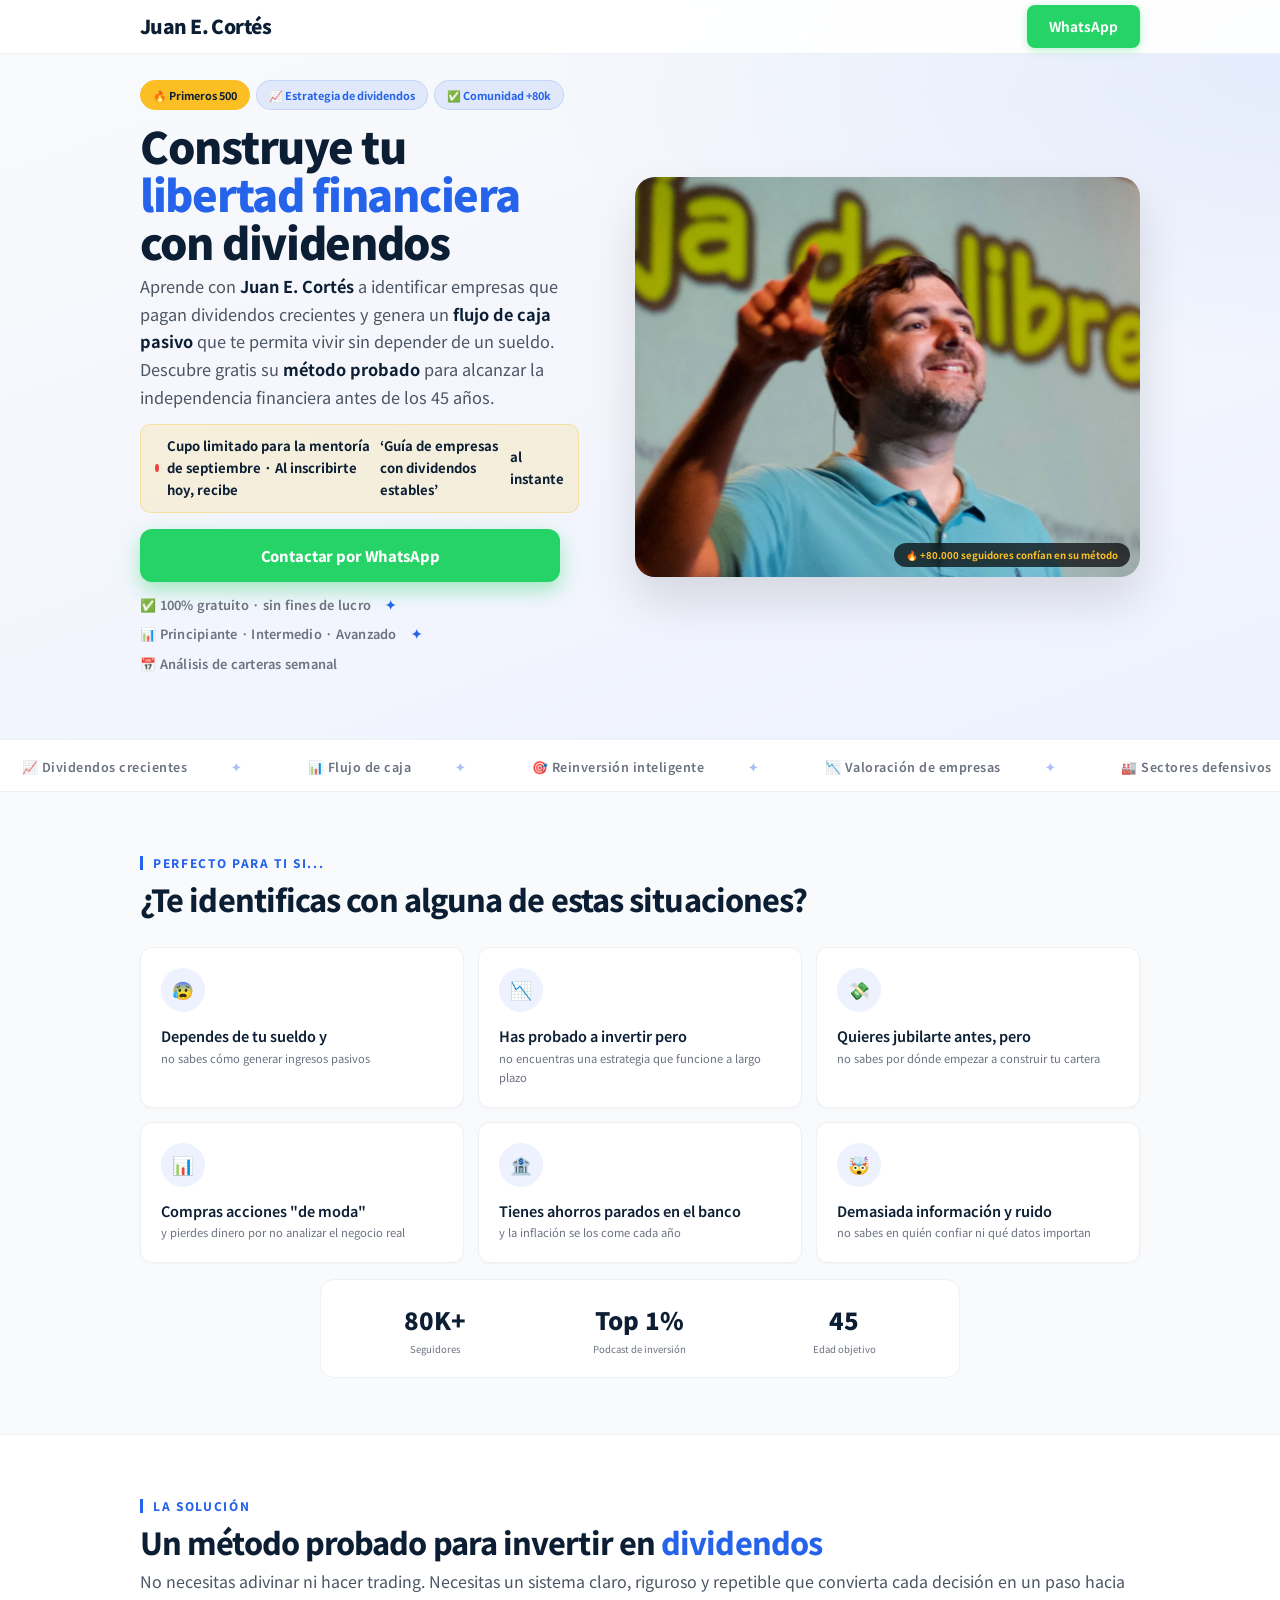
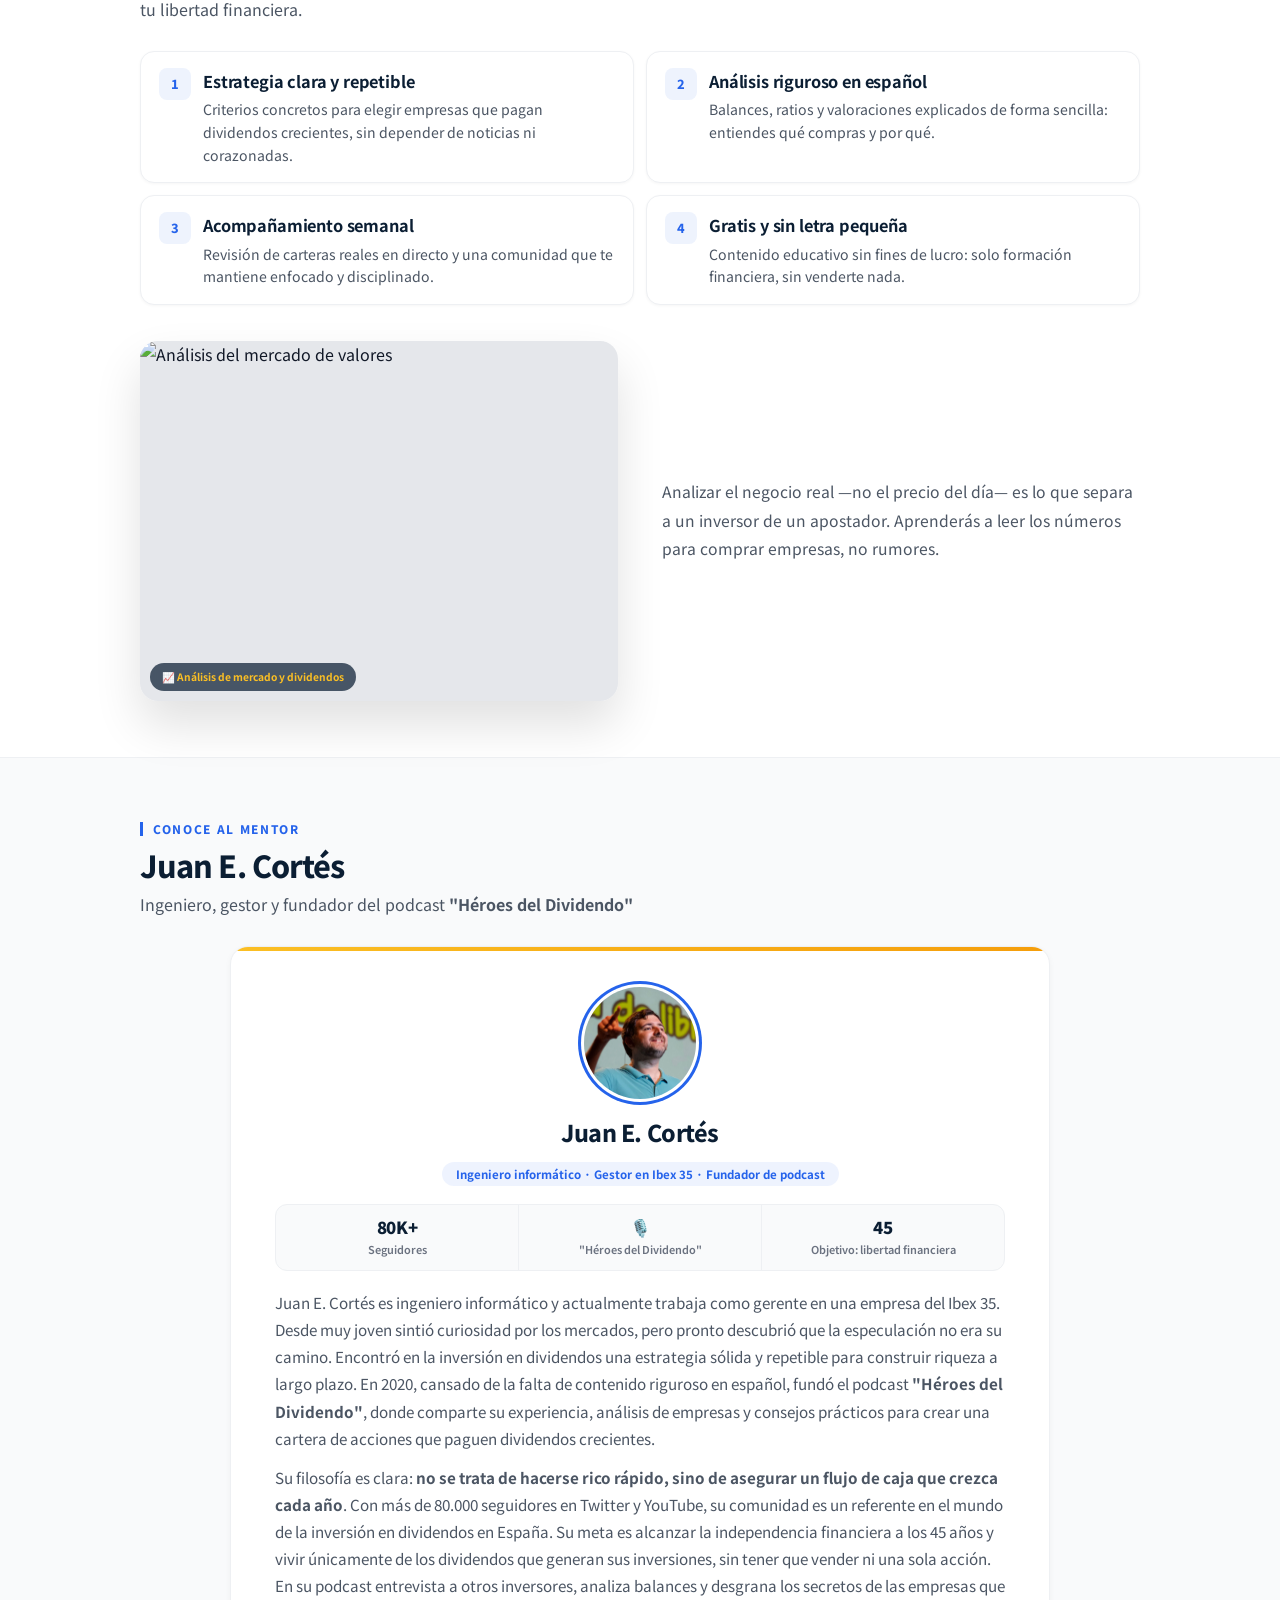
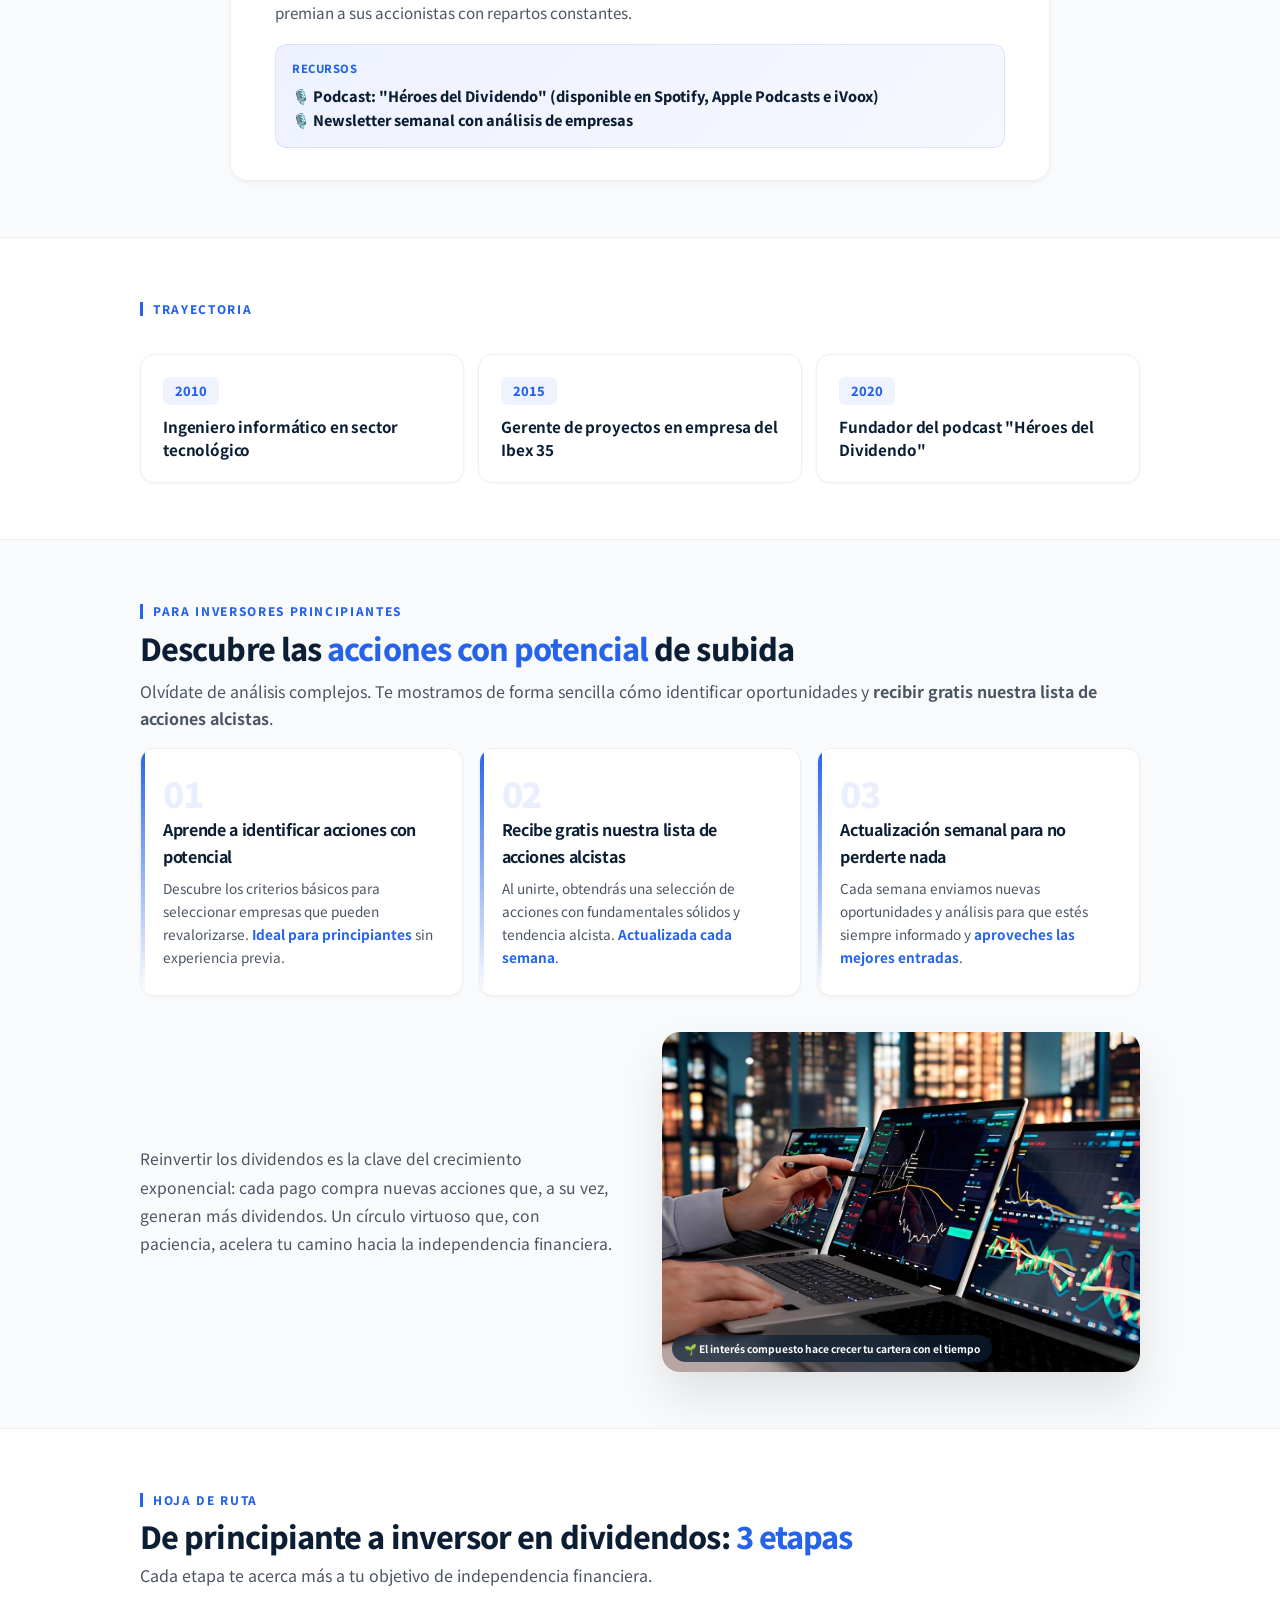
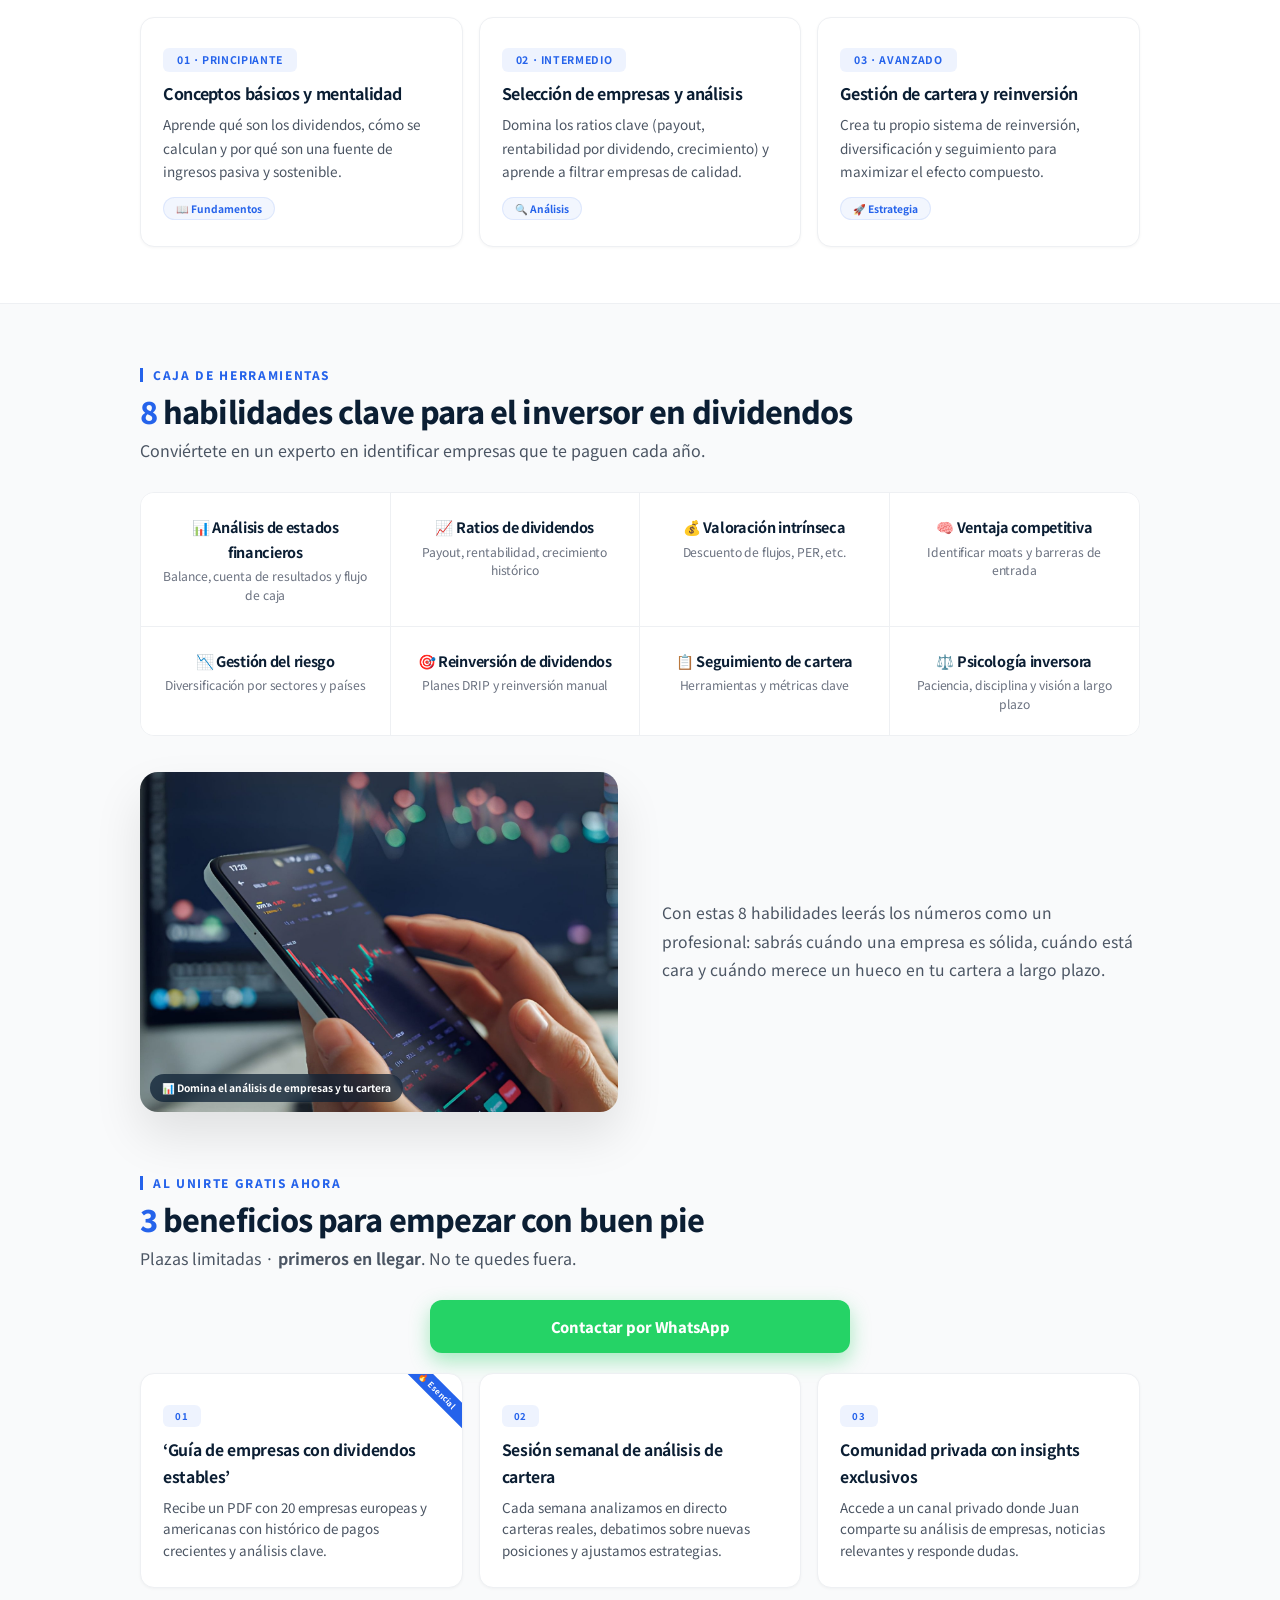
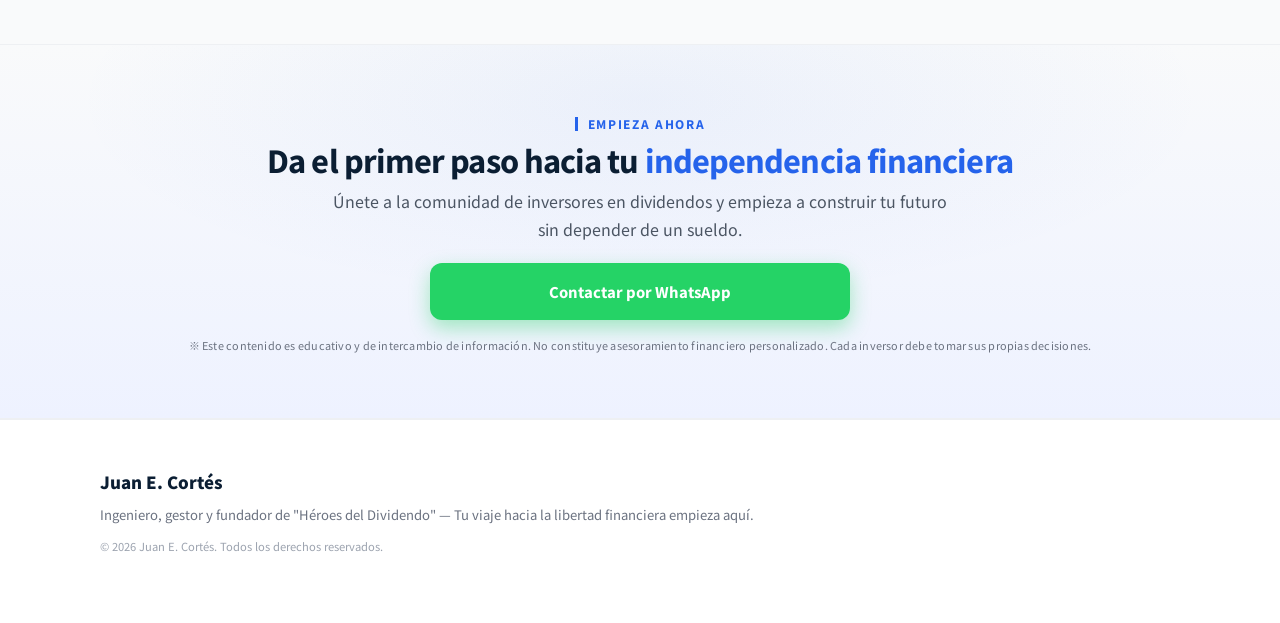
==== commit d4fa38a4: "Add files via upload" ====
--- a/esstock/index.html
+++ b/esstock/index.html
@@ -1015,6 +1015,420 @@
             background: #2563eb;
             border-radius: 4px;
         }
+
+        /* ── solution ── */
+        .solution-grid {
+            display: flex;
+            flex-direction: column;
+            gap: 24px;
+        }
+        .solution-list {
+            display: flex;
+            flex-direction: column;
+            gap: 12px;
+            margin-top: 18px;
+        }
+        .solution-item {
+            display: flex;
+            gap: 12px;
+            align-items: flex-start;
+            padding: 16px 18px;
+            background: #ffffff;
+            border: 1px solid #eef0f3;
+            border-radius: 14px;
+            box-shadow: 0 1px 3px rgba(0, 0, 0, 0.04);
+        }
+        .solution-item .s-num {
+            flex: 0 0 32px;
+            height: 32px;
+            border-radius: 8px;
+            background: rgba(37, 99, 235, 0.08);
+            color: #2563eb;
+            font-size: 0.8rem;
+            font-weight: 800;
+            display: flex;
+            align-items: center;
+            justify-content: center;
+        }
+        .solution-item h3 {
+            font-size: 0.95rem;
+            font-weight: 700;
+            color: #0b1e33;
+            margin-bottom: 3px;
+            letter-spacing: -0.01em;
+        }
+        .solution-item p {
+            font-size: 0.82rem;
+            color: #4b5563;
+            line-height: 1.6;
+        }
+        .solution-img {
+            border-radius: 18px;
+            overflow: hidden;
+            box-shadow: 0 24px 48px rgba(0, 0, 0, 0.12);
+            position: relative;
+        }
+        .solution-img img {
+            width: 100%;
+            height: 220px;
+            object-fit: cover;
+            display: block;
+            background: #e5e7eb;
+        }
+        .solution-img .fig-cap {
+            position: absolute;
+            bottom: 10px;
+            left: 10px;
+            background: rgba(11, 30, 51, 0.72);
+            backdrop-filter: blur(4px);
+            padding: 5px 12px;
+            border-radius: 20px;
+            font-size: 0.64rem;
+            font-weight: 700;
+            color: #fbbf24;
+        }
+
+        /* ── content image banner ── */
+        .content-img {
+            margin-top: 24px;
+            border-radius: 18px;
+            overflow: hidden;
+            box-shadow: 0 24px 48px rgba(0, 0, 0, 0.10);
+            position: relative;
+        }
+        .content-img img {
+            width: 100%;
+            height: 200px;
+            object-fit: cover;
+            display: block;
+            background: #e5e7eb;
+        }
+        .content-img .fig-cap {
+            position: absolute;
+            bottom: 10px;
+            left: 10px;
+            background: rgba(11, 30, 51, 0.72);
+            backdrop-filter: blur(4px);
+            padding: 5px 12px;
+            border-radius: 20px;
+            font-size: 0.64rem;
+            font-weight: 700;
+            color: #ffffff;
+        }
+        .fig-note {
+            margin-top: 12px;
+            font-size: 0.78rem;
+            color: #6b7280;
+            line-height: 1.7;
+        }
+
+        /* ── image + text split row ── */
+        .media-split {
+            margin-top: 24px;
+        }
+        .media-split .solution-img,
+        .media-split .content-img {
+            margin-top: 0;
+        }
+
+        /* ── DESKTOP (PC) adaptation ── */
+        @media (min-width: 768px) {
+            .shell {
+                max-width: 100%;
+            }
+            .container {
+                max-width: 1080px;
+                margin: 0 auto;
+                padding: 0 40px;
+            }
+            .nav-inner {
+                max-width: 1080px;
+                padding: 0 40px;
+            }
+            .nav-logo {
+                font-size: 1.2rem;
+            }
+            .nav-cta {
+                padding: 10px 22px;
+                font-size: 0.85rem;
+            }
+
+            /* hero left-right: text left, wide banner image right */
+            .hero {
+                padding: 80px 0 64px;
+            }
+            .hero .container {
+                display: grid;
+                grid-template-columns: 1fr 1.15fr;
+                gap: 56px;
+                align-items: center;
+            }
+            .hero-content {
+                max-width: none;
+                margin: 0;
+                text-align: left;
+            }
+            .hero-content h1 {
+                font-size: 2.7rem;
+                line-height: 1.1;
+            }
+            .hero-content .hero-tagline {
+                font-size: 1.02rem;
+                max-width: none;
+                margin-left: 0;
+                margin-right: 0;
+            }
+            .hero-badge-group {
+                justify-content: flex-start;
+            }
+            .hero-badge-group .badge {
+                font-size: 0.68rem;
+                padding: 5px 12px;
+            }
+            .hero-urgency {
+                font-size: 0.82rem;
+                max-width: none;
+                margin-left: 0;
+                margin-right: 0;
+                text-align: left;
+            }
+            .hero-btns .btn {
+                max-width: 420px;
+                margin-left: 0;
+                margin-right: 0;
+            }
+            .hero-meta {
+                font-size: 0.8rem;
+                justify-content: flex-start;
+            }
+            .hero-img {
+                margin-top: 0;
+                border-radius: 20px;
+                width: 100%;
+                margin-left: 0;
+            }
+            .hero-img img {
+                width: 100%;
+                height: 400px;
+                object-fit: cover;
+                object-position: center 30%;
+            }
+
+            /* typography */
+            .label-sm {
+                font-size: 0.74rem;
+            }
+            .heading-md {
+                font-size: 1.9rem;
+            }
+            .text-muted {
+                font-size: 1rem;
+            }
+            .section {
+                padding: 56px 0;
+            }
+            .section-header {
+                margin-bottom: 28px;
+            }
+
+            /* pain points 3-col */
+            .pain-grid {
+                display: grid;
+                grid-template-columns: repeat(3, 1fr);
+                gap: 14px;
+            }
+            .pain-item {
+                flex-direction: column;
+                align-items: flex-start;
+                gap: 12px;
+                padding: 20px;
+            }
+            .pain-item .icon {
+                width: 44px;
+                height: 44px;
+                min-width: 44px;
+                font-size: 1.1rem;
+            }
+            .pain-item p {
+                font-size: 0.9rem;
+            }
+            .social-proof {
+                max-width: 640px;
+                margin-left: auto;
+                margin-right: auto;
+                padding: 20px;
+            }
+            .social-proof .item .num {
+                font-size: 1.5rem;
+            }
+
+            /* mentor */
+            .mentor-card {
+                max-width: 820px;
+                margin: 0 auto;
+                padding: 40px 44px 32px;
+            }
+            .mentor-card-avatar {
+                width: 112px;
+                height: 112px;
+                font-size: 54px;
+            }
+            .mentor-card-info h3 {
+                font-size: 1.45rem;
+            }
+            .mentor-card-info p {
+                font-size: 0.95rem;
+            }
+
+            /* career 3-col */
+            .career-list {
+                display: grid;
+                grid-template-columns: repeat(3, 1fr);
+                gap: 14px;
+            }
+            .career-item {
+                flex-direction: column;
+                align-items: flex-start;
+                gap: 10px;
+                padding: 22px;
+            }
+            .career-year {
+                font-size: 0.8rem;
+            }
+            .career-role {
+                font-size: 0.95rem;
+            }
+
+            /* why 3-col */
+            .why-grid {
+                display: grid;
+                grid-template-columns: repeat(3, 1fr);
+                gap: 16px;
+            }
+            .why-card {
+                padding: 26px 22px;
+            }
+
+            /* curriculum 3-col */
+            .curr-grid {
+                display: grid;
+                grid-template-columns: repeat(3, 1fr);
+                gap: 16px;
+            }
+            .curr-card {
+                padding: 26px 22px;
+            }
+
+            /* method 4-col */
+            .method-grid {
+                grid-template-columns: repeat(4, 1fr);
+            }
+            .method-grid .mg {
+                padding: 22px 18px;
+            }
+            .method-grid .mg:nth-child(2n) {
+                border-right: 1px solid #eef0f3;
+            }
+            .method-grid .mg:nth-child(4n) {
+                border-right: none;
+            }
+            .method-grid .mg:nth-last-child(-n+2) {
+                border-bottom: 1px solid #eef0f3;
+            }
+            .method-grid .mg:nth-last-child(-n+4) {
+                border-bottom: none;
+            }
+            .method-grid .mg h4 {
+                font-size: 0.9rem;
+            }
+            .method-grid .mg p {
+                font-size: 0.76rem;
+            }
+
+            /* benefits 3-col */
+            .benefit-grid {
+                display: grid;
+                grid-template-columns: repeat(3, 1fr);
+                gap: 16px;
+            }
+            .b-card {
+                padding: 26px 22px;
+            }
+            .benefit-cta .btn {
+                max-width: 420px;
+                margin: 0 auto;
+            }
+
+            /* CTA */
+            .cta-section {
+                padding: 64px 0;
+            }
+            .cta-section .text-muted {
+                max-width: 620px;
+            }
+            .cta-kakao {
+                max-width: 420px;
+                margin: 0 auto;
+            }
+
+            /* footer */
+            .footer {
+                padding: 48px 40px 64px;
+            }
+            .footer .footer-block {
+                max-width: 1080px;
+                margin: 0 auto;
+            }
+            .footer p {
+                font-size: 0.82rem;
+            }
+
+            /* solution + content images */
+            .solution-list {
+                display: grid;
+                grid-template-columns: 1fr 1fr;
+                gap: 12px;
+            }
+            .solution-item h3 {
+                font-size: 1.02rem;
+            }
+            .solution-item p {
+                font-size: 0.88rem;
+            }
+            /* image + text side-by-side (100% left-right) */
+            .media-split {
+                display: grid;
+                grid-template-columns: 1fr 1fr;
+                gap: 44px;
+                align-items: center;
+                margin-top: 36px;
+            }
+            .media-split.rev .solution-img,
+            .media-split.rev .content-img {
+                order: 2;
+            }
+            .media-split .solution-img,
+            .media-split .content-img {
+                margin-top: 0;
+            }
+            .solution-img img {
+                height: 360px;
+            }
+            .content-img img {
+                height: 340px;
+            }
+            .media-text .fig-note {
+                margin-top: 0;
+                font-size: 0.98rem;
+                line-height: 1.8;
+                color: #4b5563;
+            }
+
+            /* hide mobile-only float bar */
+            .float-bar {
+                display: none;
+            }
+        }
     </style>
 </head>
 <body>
@@ -1109,11 +1523,73 @@
                     <div class="icon">💸</div>
                     <p>Quieres jubilarte antes, pero <small>no sabes por dónde empezar a construir tu cartera</small></p>
                 </div>
+                <div class="pain-item">
+                    <div class="icon">📊</div>
+                    <p>Compras acciones "de moda" <small>y pierdes dinero por no analizar el negocio real</small></p>
+                </div>
+                <div class="pain-item">
+                    <div class="icon">🏦</div>
+                    <p>Tienes ahorros parados en el banco <small>y la inflación se los come cada año</small></p>
+                </div>
+                <div class="pain-item">
+                    <div class="icon">🤯</div>
+                    <p>Demasiada información y ruido <small>no sabes en quién confiar ni qué datos importan</small></p>
+                </div>
             </div>
             <div class="social-proof">
                 <div class="item"><div class="num">80K+</div><div class="label">Seguidores</div></div>
                 <div class="item"><div class="num">Top 1%</div><div class="label">Podcast de inversión</div></div>
                 <div class="item"><div class="num">45</div><div class="label">Edad objetivo</div></div>
+            </div>
+        </div>
+    </section>
+
+    <!-- ═══ SOLUTION ═══ -->
+    <section class="section section-alt" id="solution">
+        <div class="container">
+            <div class="section-header">
+                <span class="label-sm">La solución</span>
+                <h2 class="heading-md">Un método probado para invertir en <span style="color:#2563eb;">dividendos</span></h2>
+                <p class="text-muted">No necesitas adivinar ni hacer trading. Necesitas un sistema claro, riguroso y repetible que convierta cada decisión en un paso hacia tu libertad financiera.</p>
+            </div>
+            <div class="solution-list">
+                <div class="solution-item">
+                    <div class="s-num">1</div>
+                    <div>
+                        <h3>Estrategia clara y repetible</h3>
+                        <p>Criterios concretos para elegir empresas que pagan dividendos crecientes, sin depender de noticias ni corazonadas.</p>
+                    </div>
+                </div>
+                <div class="solution-item">
+                    <div class="s-num">2</div>
+                    <div>
+                        <h3>Análisis riguroso en español</h3>
+                        <p>Balances, ratios y valoraciones explicados de forma sencilla: entiendes qué compras y por qué.</p>
+                    </div>
+                </div>
+                <div class="solution-item">
+                    <div class="s-num">3</div>
+                    <div>
+                        <h3>Acompañamiento semanal</h3>
+                        <p>Revisión de carteras reales en directo y una comunidad que te mantiene enfocado y disciplinado.</p>
+                    </div>
+                </div>
+                <div class="solution-item">
+                    <div class="s-num">4</div>
+                    <div>
+                        <h3>Gratis y sin letra pequeña</h3>
+                        <p>Contenido educativo sin fines de lucro: solo formación financiera, sin venderte nada.</p>
+                    </div>
+                </div>
+            </div>
+            <div class="media-split">
+                <div class="solution-img">
+                    <img src="https://images.unsplash.com/photo-1611974789855-9c2a0a7236a3?auto=format&fit=crop&w=1600&q=80" alt="Análisis del mercado de valores" loading="lazy" />
+                    <div class="fig-cap">📈 Análisis de mercado y dividendos</div>
+                </div>
+                <div class="media-text">
+                    <p class="fig-note">Analizar el negocio real —no el precio del día— es lo que separa a un inversor de un apostador. Aprenderás a leer los números para comprar empresas, no rumores.</p>
+                </div>
             </div>
         </div>
     </section>
@@ -1200,6 +1676,15 @@
                     <p>Cada semana enviamos nuevas oportunidades y análisis para que estés siempre informado y <span class="highlight">aproveches las mejores entradas</span>.</p>
                 </div>
             </div>
+            <div class="media-split rev">
+                <div class="content-img">
+                    <img src="img/3.jpg" alt="El poder del interés compuesto" loading="lazy" />
+                    <div class="fig-cap">🌱 El interés compuesto hace crecer tu cartera con el tiempo</div>
+                </div>
+                <div class="media-text">
+                    <p class="fig-note">Reinvertir los dividendos es la clave del crecimiento exponencial: cada pago compra nuevas acciones que, a su vez, generan más dividendos. Un círculo virtuoso que, con paciencia, acelera tu camino hacia la independencia financiera.</p>
+                </div>
+            </div>
         </div>
     </section>
 
@@ -1251,6 +1736,15 @@
                 <div class="mg"><h4>🎯 Reinversión de dividendos</h4><p>Planes DRIP y reinversión manual</p></div>
                 <div class="mg"><h4>📋 Seguimiento de cartera</h4><p>Herramientas y métricas clave</p></div>
                 <div class="mg"><h4>⚖️ Psicología inversora</h4><p>Paciencia, disciplina y visión a largo plazo</p></div>
+            </div>
+            <div class="media-split">
+                <div class="content-img">
+                    <img src="img/4.jpg" alt="Análisis de empresas y cartera" loading="lazy" />
+                    <div class="fig-cap">📊 Domina el análisis de empresas y tu cartera</div>
+                </div>
+                <div class="media-text">
+                    <p class="fig-note">Con estas 8 habilidades leerás los números como un profesional: sabrás cuándo una empresa es sólida, cuándo está cara y cuándo merece un hueco en tu cartera a largo plazo.</p>
+                </div>
             </div>
         </div>
     </section>
